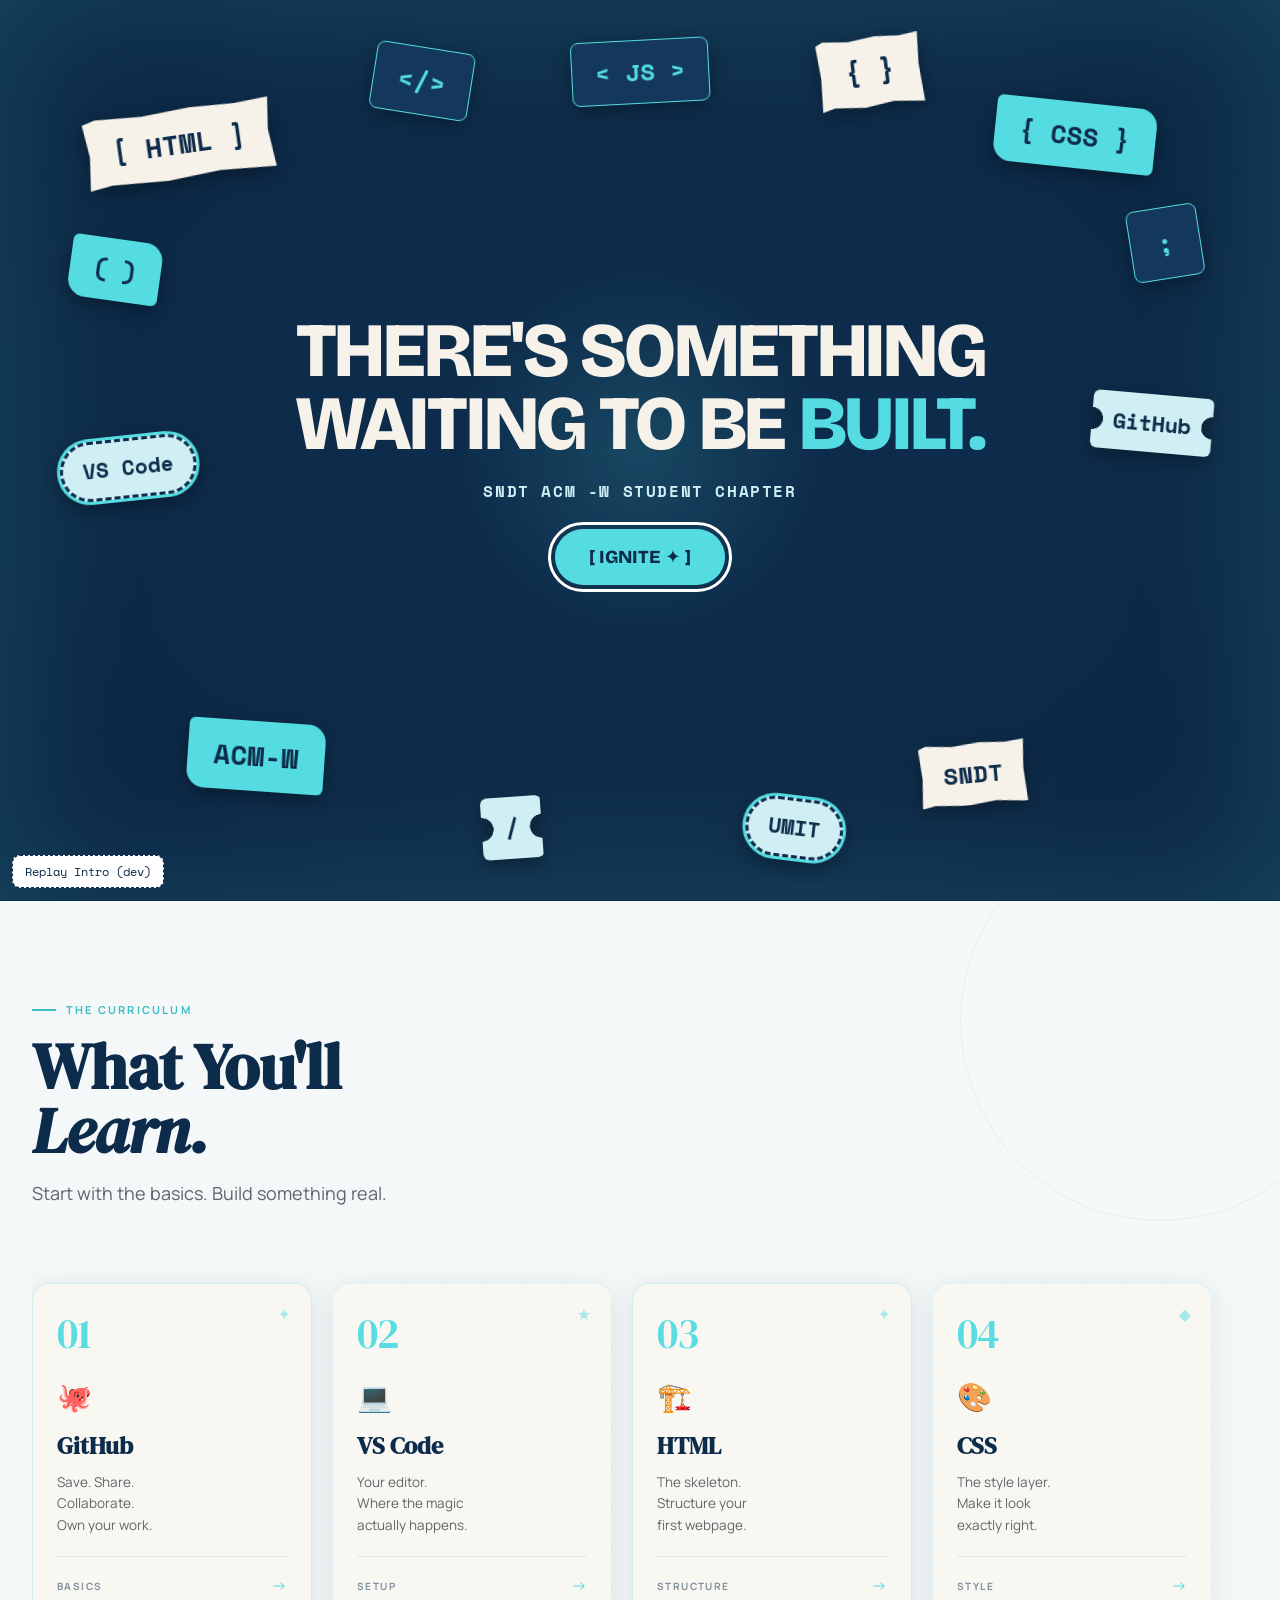
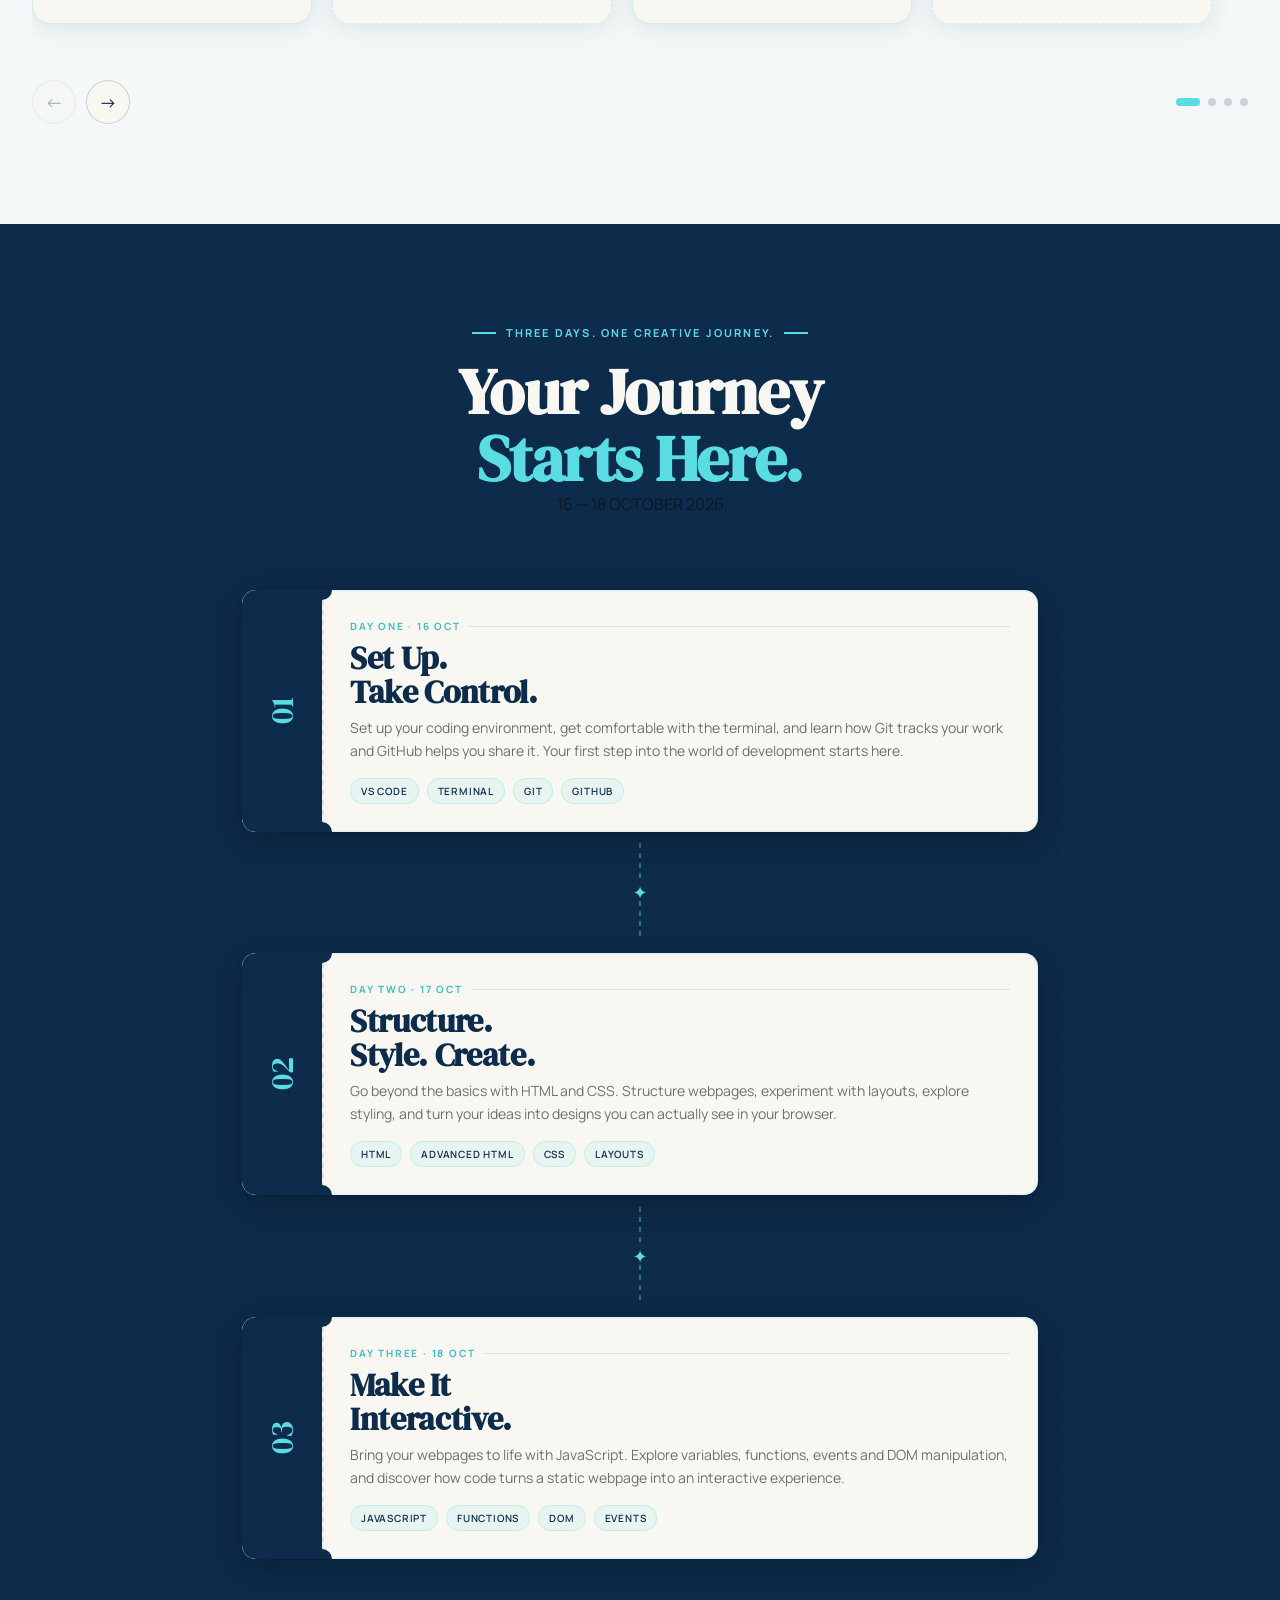
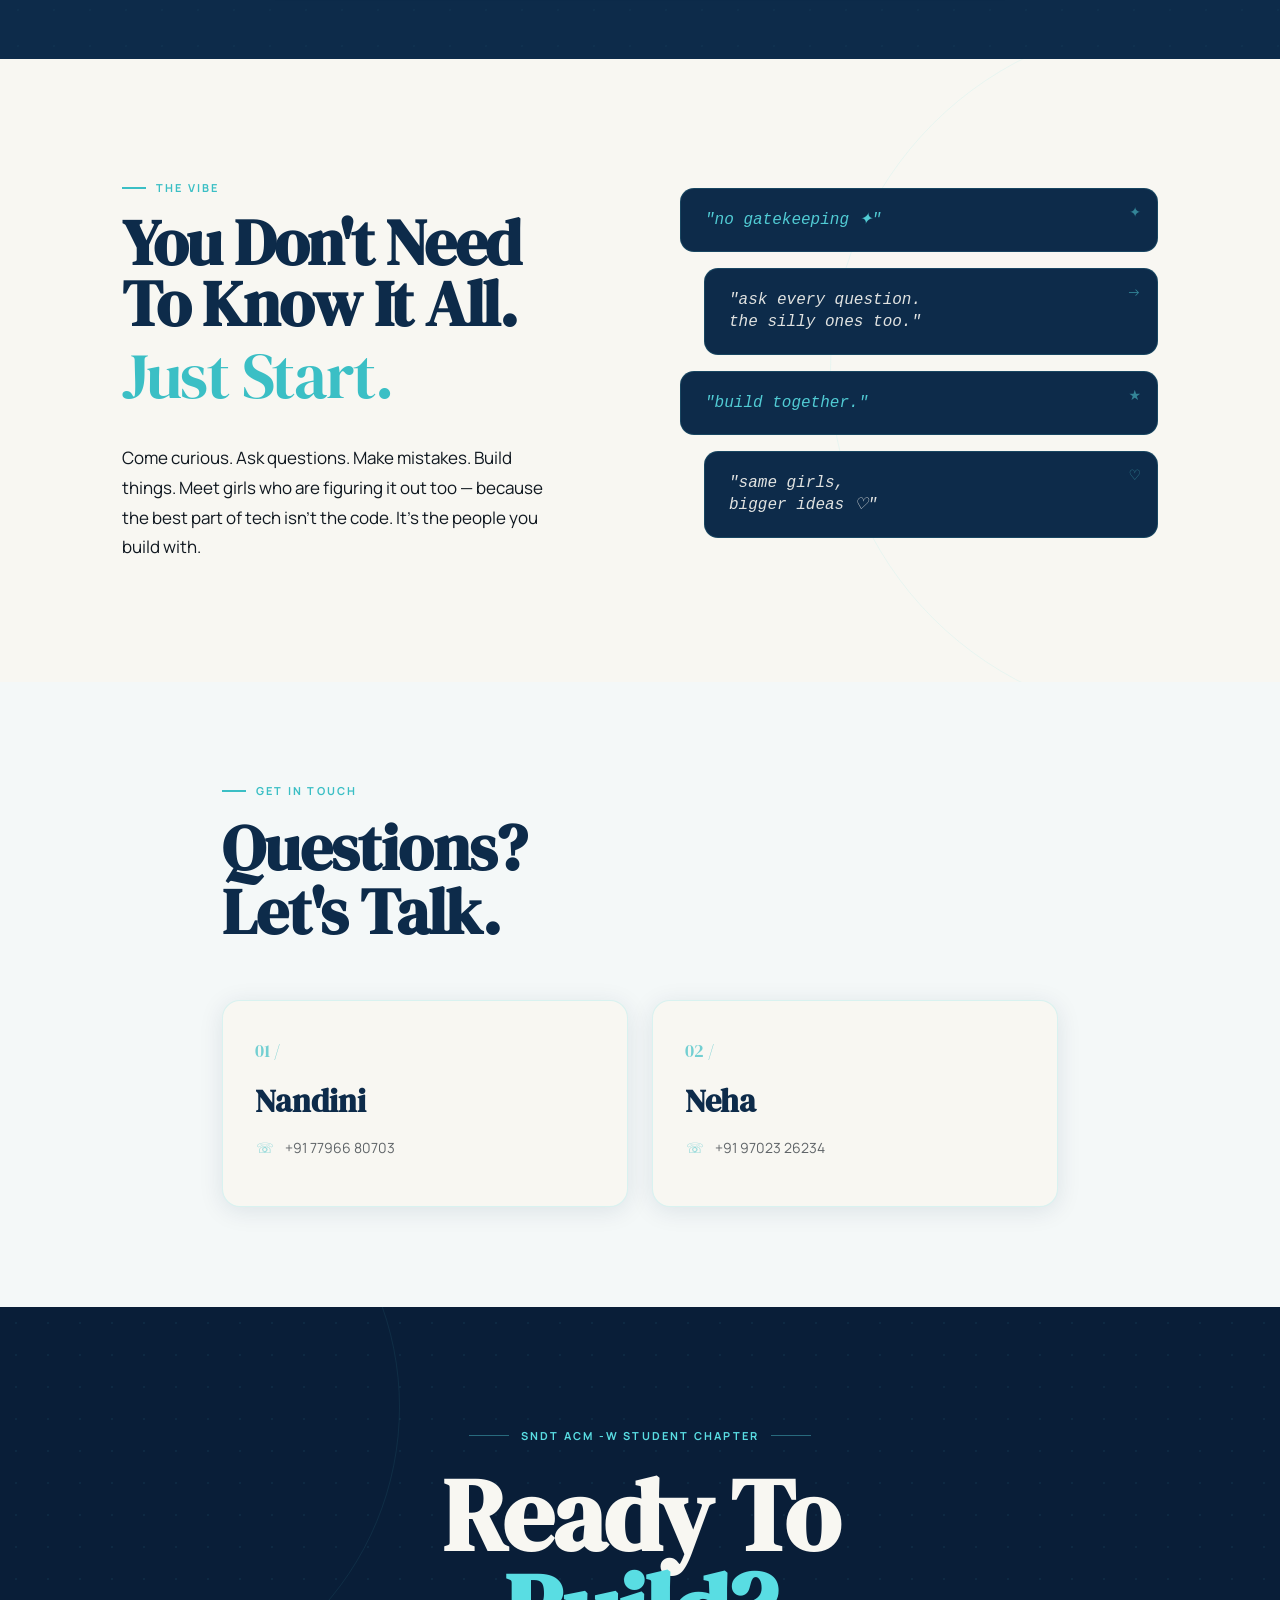
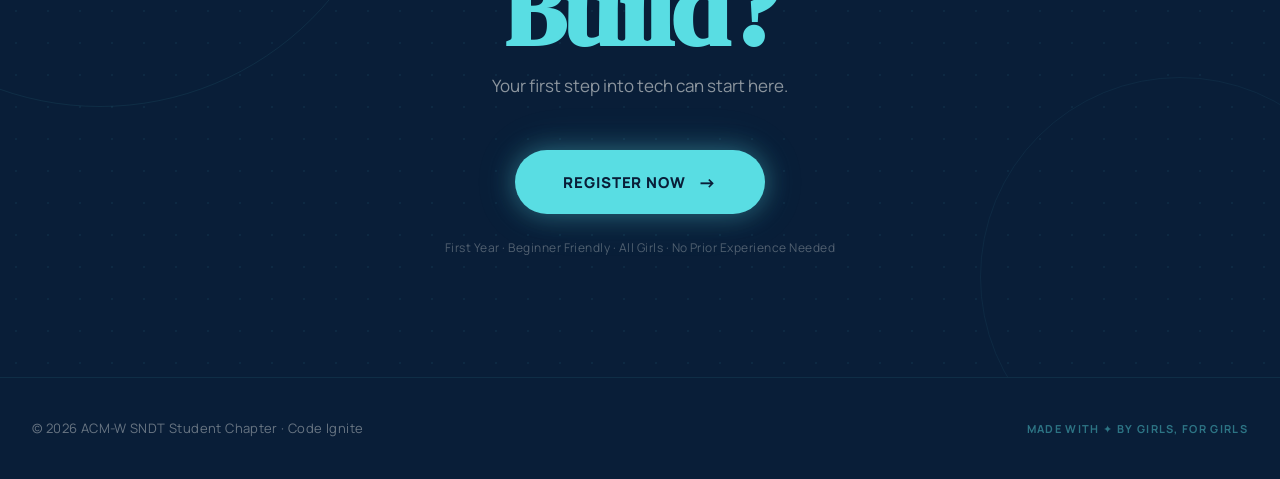
==== index.html @ e948c155 "fix: removed extra word" ====
<!DOCTYPE html>
<html lang="en">

<head>
  <meta charset="UTF-8" />
  <meta name="viewport" content="width=device-width, initial-scale=1.0" />
  <meta name="description"
    content="Code Ignite — A beginner-friendly hands-on session for freshmen girls at SNDT UMIT. Explore GitHub, VS Code, HTML, CSS, and JavaScript. Organised by ACM-W SNDT UMIT Student Chapter." />
  <meta name="keywords"
    content="ACM-W, SNDT UMIT, Code Ignite, freshmen, girls, coding, HTML, CSS, JavaScript, GitHub, VS Code" />
  <meta property="og:title" content="Code Ignite — ACM-W SNDT UMIT" />
  <meta property="og:description"
    content="Your first fun introduction to tech. Build your first webpage, meet girls who love creating with tech." />
  <meta property="og:type" content="website" />
  <title>Code Ignite — SNDT ACM -W Student Chapter</title>
  <link rel="stylesheet" href="style.css" />
  <link
    href="https://fonts.googleapis.com/css2?family=Bricolage+Grotesque:wght@800&family=Space+Mono:wght@700&display=swap"
    rel="stylesheet">
  <script>
    // Runs before paint so returning visitors never see a flash of the intro.
    if (localStorage.getItem("acmwIntroSeen") === "true" && !/intro=replay/.test(location.search)) {
      document.documentElement.classList.add("intro-seen");
    }
  </script>
  <link rel="stylesheet" href="intro-puzzle.css" />

</head>

<body>
  <div id="intro" role="dialog" aria-label="Code Ignite intro. Press Enter to ignite, Escape to skip.">
    <div id="cur"></div>
    <div id="glow"></div>
    <div id="pitch">
      <h1>THERE'S SOMETHING<br>WAITING TO BE <em>BUILT.</em></h1>
      <p>SNDT ACM -W STUDENT CHAPTER</p>
      <button id="ignite" type="button">[ IGNITE ✦ ]</button>
    </div>
    <div id="title" aria-hidden="true">
      <span class="star" style="left:-9%;top:-5%;font-size:2rem">✦</span>
      <span class="star" style="right:-7%;top:14%;font-size:1.2rem;animation-delay:.5s">✦</span>
      <span class="star" style="left:3%;bottom:-5%;font-size:1.4rem;animation-delay:1s">✧</span>
      <b>CODE</b><b>IGNITE</b>
      <p>SNDT ACM -W STUDENT CHAPTER</p>
    </div>
  </div>

  <button id="replay" type="button">Replay Intro (dev)</button>

  <!-- ============================================================
       NAVBAR
       ============================================================ -->
  <nav class="navbar" role="navigation" aria-label="Main navigation">
    <div class="navbar__inner">

      <!-- Brand -->
      <a href="#home" class="navbar__brand" aria-label="ACM-W SNDT UMIT home">
        <!-- ACM-W Logo -->
        <img class="navbar__logo" src="assets/logos/acmw-logo-transparent.png"
          alt="ACM-W SNDT UMIT Student Chapter logo" width="44" height="44" />
        <div class="navbar__wordmark">
          <span class="navbar__wordmark-top">ACM-W</span>
          <span class="navbar__wordmark-sub">SNDT UMIT · Student Chapter</span>
        </div>
      </a>

      <!-- Desktop nav -->
      <div class="navbar__nav" role="list">
        <a href="#home" class="navbar__link" role="listitem">Home</a>
        <a href="#learn" class="navbar__link" role="listitem">What You'll Learn</a>
        <a href="#contact" class="navbar__link" role="listitem">Contact</a>
        <span class="navbar__pill" aria-label="For freshmen girlies">For Freshmen Girlies ✦</span>
      </div>

      <!-- Hamburger -->
      <button class="navbar__hamburger" id="hamburger-btn" aria-label="Toggle navigation menu" aria-expanded="false"
        aria-controls="mobile-menu">
        <span></span><span></span><span></span>
      </button>
    </div>

    <!-- Mobile menu -->
    <div class="navbar__mobile-menu" id="mobile-menu" role="menu" aria-hidden="true">
      <a href="#home" class="navbar__mobile-link" role="menuitem">Home</a>
      <a href="#learn" class="navbar__mobile-link" role="menuitem">What You'll Learn</a>
      <a href="#journey" class="navbar__mobile-link" role="menuitem">Event Journey</a>
      <a href="#contact" class="navbar__mobile-link" role="menuitem">Contact</a>
      <span class="navbar__mobile-pill">For Freshmen Girlies ✦</span>
    </div>
  </nav>


  <!-- ============================================================
       HERO
       ============================================================ -->
  <section class="hero" id="home" aria-label="Hero section">
    <!-- Background -->
    <div class="hero__bg-shapes" aria-hidden="true">
      <div class="hero__bg-dot-grid"></div>
      <div class="hero__bg-blob"></div>
      <div class="hero__bg-circle-1"></div>
      <div class="hero__bg-circle-2"></div>
    </div>

    <div class="hero__inner">
      <!-- Left: Content -->
      <div class="hero__content">
        <div class="hero__eyebrow">
          <span class="hero__eyebrow-line" aria-hidden="true"></span>
          ACM-W × SNDT UMIT
        </div>

        <h1 class="hero__headline" aria-label="Code. Explore. Belong.">
          <span class="hero__headline-line hero__headline-line--white">CODE.</span>
          <span class="hero__headline-line hero__headline-line--cyan">EXPLORE.</span>
          <span class="hero__headline-line hero__headline-line--outline">BELONG.</span>
        </h1>

        <p class="hero__desc">
          A beginner-friendly hands-on session for freshmen girls to explore
          the tools behind the web, build their first webpage and meet other
          girls who love creating with tech.
        </p>

        <div class="hero__tags" role="list" aria-label="Event attributes">
          <span class="hero__tag" role="listitem">✦ Beginner Friendly</span>
          <span class="hero__tag" role="listitem">⚡ Hands-On</span>
          <span class="hero__tag" role="listitem">♀ All Girls</span>
          <span class="hero__tag" role="listitem">★ No Prior Exp Needed</span>
        </div>
      </div>

      <!-- Right: Illustration -->
      <div class="hero__illustration" aria-hidden="true">

        <!-- Stars -->
        <div class="hero__star-1">✦</div>
        <div class="hero__star-2">✦</div>

        <!-- GitHub badge -->
        <div class="hero__github-badge">
          <svg class="hero__github-icon" viewBox="0 0 24 24" xmlns="http://www.w3.org/2000/svg">
            <path
              d="M12 0C5.37 0 0 5.37 0 12c0 5.31 3.435 9.795 8.205 11.385.6.105.825-.255.825-.57 0-.285-.015-1.23-.015-2.235-3.015.555-3.795-.735-4.035-1.41-.135-.345-.72-1.41-1.23-1.695-.42-.225-1.02-.78-.015-.795.945-.015 1.62.87 1.845 1.23 1.08 1.815 2.805 1.305 3.495.99.105-.78.42-1.305.765-1.605-2.67-.3-5.46-1.335-5.46-5.925 0-1.305.465-2.385 1.23-3.225-.12-.3-.54-1.53.12-3.18 0 0 1.005-.315 3.3 1.23.96-.27 1.98-.405 3-.405s2.04.135 3 .405c2.295-1.56 3.3-1.23 3.3-1.23.66 1.65.24 2.88.12 3.18.765.84 1.23 1.905 1.23 3.225 0 4.605-2.805 5.625-5.475 5.925.435.375.81 1.095.81 2.22 0 1.605-.015 2.895-.015 3.3 0 .315.225.69.825.57A12.02 12.02 0 0 0 24 12c0-6.63-5.37-12-12-12Z" />
          </svg>
          <span class="hero__github-label">GitHub</span>
        </div>

        <!-- Floating tech tags -->
        <div class="hero__floating-tag hero__floating-tag--html">&lt;HTML /&gt;</div>
        <div class="hero__floating-tag hero__floating-tag--css">{ CSS }</div>
        <div class="hero__floating-tag hero__floating-tag--js">JS ƒ()</div>

        <!-- Mini browser doodle -->
        <div class="hero__doodle hero__doodle--browser">
          <div class="hero__doodle-browser-bar">
            <div class="hero__doodle-browser-dot"></div>
            <div class="hero__doodle-browser-dot"></div>
            <div class="hero__doodle-browser-dot"></div>
            <div class="hero__doodle-browser-url"></div>
          </div>
          <div class="hero__doodle-browser-lines">
            <div class="hero__doodle-browser-line" style="width:80%"></div>
            <div class="hero__doodle-browser-line" style="width:60%"></div>
            <div class="hero__doodle-browser-line" style="width:90%"></div>
            <div class="hero__doodle-browser-line" style="width:50%"></div>
          </div>
        </div>

        <!-- Main code window -->
        <div class="hero__code-window">
          <div class="hero__code-window-bar">
            <div class="hero__code-dot hero__code-dot--red"></div>
            <div class="hero__code-dot hero__code-dot--yellow"></div>
            <div class="hero__code-dot hero__code-dot--green"></div>
            <span class="hero__code-filename">index.html</span>
          </div>
          <div class="hero__code-body">
            <div><span class="code-comment">&lt;!-- your first webpage ✦ --&gt;</span></div>
            <div><span class="code-tag">&lt;html&gt;</span></div>
            <div class="code-indent"><span class="code-tag">&lt;head&gt;</span></div>
            <div class="code-indent" style="padding-left:36px"><span class="code-tag">&lt;title&gt;</span><span
                class="code-text">hello world</span><span class="code-tag">&lt;/title&gt;</span></div>
            <div class="code-indent"><span class="code-tag">&lt;/head&gt;</span></div>
            <div class="code-indent"><span class="code-tag">&lt;body&gt;</span></div>
            <div class="code-indent" style="padding-left:36px"><span class="code-tag">&lt;h1&gt;</span><span
                class="code-value">I built this</span><span class="code-tag">&lt;/h1&gt;</span></div>
            <div class="code-indent" style="padding-left:36px"><span class="code-tag">&lt;p&gt;</span><span
                class="code-text">made by me ✦</span><span class="code-tag">&lt;/p&gt;</span></div>
            <div class="code-indent"><span class="code-tag">&lt;/body&gt;</span></div>
            <div><span class="code-tag">&lt;/html&gt;</span></div>
          </div>
        </div>

        <!-- Handwritten doodles -->
        <div class="hero__handwritten hero__handwritten--1">start here →</div>
        <div class="hero__handwritten hero__handwritten--2">you can build this ✦</div>
      </div>
    </div>
  </section>


  <!-- ============================================================
       WHAT YOU'LL LEARN
       ============================================================ -->
  <section class="learn" id="learn" aria-label="What you will learn">
    <div class="learn__bg-deco" aria-hidden="true"></div>

    <div class="learn__inner">
      <div class="learn__header reveal">
        <div class="section-eyebrow">
          <span class="section-eyebrow-line" aria-hidden="true"></span>
          The curriculum
        </div>
        <h2 class="learn__heading">What You'll<br /><em>Learn.</em></h2>
        <p class="learn__subheading">Start with the basics. Build something real.</p>
      </div>

      <!-- Carousel wrapper -->
      <div class="learn__carousel-wrapper">
        <div class="learn__carousel" id="learn-carousel" role="region" aria-label="Learning topics carousel">
          <div class="learn__cards" id="learn-cards">

            <!-- Card 01: GitHub -->
            <article class="learn__card reveal reveal-delay-1" aria-label="GitHub">
              <span class="learn__card-sparkle" aria-hidden="true">✦</span>
              <div class="learn__card-num">01</div>
              <span class="learn__card-icon" aria-hidden="true">🐙</span>
              <h3 class="learn__card-title">GitHub</h3>
              <p class="learn__card-desc">Save. Share.<br />Collaborate.<br />Own your work.</p>
              <div class="learn__card-footer">
                <span class="learn__card-label">Basics</span>
                <span class="learn__card-arrow" aria-hidden="true">→</span>
              </div>
            </article>

            <!-- Card 02: VS Code -->
            <article class="learn__card learn__card--ticket reveal reveal-delay-2" aria-label="VS Code">
              <span class="learn__card-sparkle" aria-hidden="true">★</span>
              <div class="learn__card-num">02</div>
              <span class="learn__card-icon" aria-hidden="true">💻</span>
              <h3 class="learn__card-title">VS Code</h3>
              <p class="learn__card-desc">Your editor.<br />Where the magic<br />actually happens.</p>
              <div class="learn__card-footer">
                <span class="learn__card-label">Setup</span>
                <span class="learn__card-arrow" aria-hidden="true">→</span>
              </div>
            </article>

            <!-- Card 03: HTML -->
            <article class="learn__card reveal reveal-delay-3" aria-label="HTML">
              <span class="learn__card-sparkle" aria-hidden="true">✦</span>
              <div class="learn__card-num">03</div>
              <span class="learn__card-icon" aria-hidden="true">🏗️</span>
              <h3 class="learn__card-title">HTML</h3>
              <p class="learn__card-desc">The skeleton.<br />Structure your<br />first webpage.</p>
              <div class="learn__card-footer">
                <span class="learn__card-label">Structure</span>
                <span class="learn__card-arrow" aria-hidden="true">→</span>
              </div>
            </article>

            <!-- Card 04: CSS -->
            <article class="learn__card learn__card--ticket reveal reveal-delay-4" aria-label="CSS">
              <span class="learn__card-sparkle" aria-hidden="true">◆</span>
              <div class="learn__card-num">04</div>
              <span class="learn__card-icon" aria-hidden="true">🎨</span>
              <h3 class="learn__card-title">CSS</h3>
              <p class="learn__card-desc">The style layer.<br />Make it look<br />exactly right.</p>
              <div class="learn__card-footer">
                <span class="learn__card-label">Style</span>
                <span class="learn__card-arrow" aria-hidden="true">→</span>
              </div>
            </article>

            <!-- Card 05: JavaScript -->
            <article class="learn__card reveal" aria-label="JavaScript">
              <span class="learn__card-sparkle" aria-hidden="true">✦</span>
              <div class="learn__card-num">05</div>
              <span class="learn__card-icon" aria-hidden="true">⚡</span>
              <h3 class="learn__card-title">JavaScript</h3>
              <p class="learn__card-desc">Bring it alive.<br />Clicks. Moves.<br />Interactions.</p>
              <div class="learn__card-footer">
                <span class="learn__card-label">Logic</span>
                <span class="learn__card-arrow" aria-hidden="true">→</span>
              </div>
            </article>

            <!-- Card 06: Mini Project -->
            <article class="learn__card" aria-label="Mini Project"
              style="background: var(--navy); border-color: rgba(89,221,227,0.35);">
              <span class="learn__card-sparkle" aria-hidden="true" style="color: var(--cyan); opacity:0.8;">★</span>
              <div class="learn__card-num" style="color: var(--off-white);">06</div>
              <span class="learn__card-icon" aria-hidden="true">🚀</span>
              <h3 class="learn__card-title" style="color: var(--off-white);">Mini Project</h3>
              <p class="learn__card-desc" style="color: rgba(248,247,242,0.65);">Ship something.<br />Show the
                world<br />what you made.</p>
              <div class="learn__card-footer" style="border-top-color: rgba(89,221,227,0.12);">
                <span class="learn__card-label" style="color: var(--cyan); opacity:0.7;">Build It</span>
                <span class="learn__card-arrow" style="color: var(--cyan);" aria-hidden="true">→</span>
              </div>
            </article>

          </div><!-- /.learn__cards -->
        </div><!-- /.learn__carousel -->

        <!-- Controls -->
        <div class="learn__controls">
          <div class="learn__arrows">
            <button class="learn__arrow" id="carousel-prev" aria-label="Previous cards" disabled>←</button>
            <button class="learn__arrow" id="carousel-next" aria-label="Next cards">→</button>
          </div>
          <div class="learn__dots" id="carousel-dots" role="tablist" aria-label="Carousel position"></div>
        </div>
      </div><!-- /.learn__carousel-wrapper -->
    </div><!-- /.learn__inner -->
  </section>


  <!-- ============================================================
     EVENT JOURNEY — 16–18 OCTOBER 2026
     ============================================================ -->
  <section class="journey" id="journey" aria-label="Three-day event journey">
    <div class="journey__bg" aria-hidden="true"></div>

    <div class="journey__inner">

      <!-- Section Header -->
      <div class="journey__header reveal">
        <div class="section-eyebrow" style="color: var(--cyan); justify-content: center;">
          <span class="section-eyebrow-line" style="background: var(--cyan);" aria-hidden="true"></span>
          Three days. One creative journey.
          <span class="section-eyebrow-line" style="background: var(--cyan);" aria-hidden="true"></span>
        </div>

        <h2 class="journey__heading">
          Your Journey<br />
          <span>Starts Here.</span>
        </h2>

        <p class="journey__date">
          16 — 18 OCTOBER 2026
        </p>
      </div>

      <div class="journey__timeline" role="list" aria-label="Three-day workshop schedule">

        <!-- DAY 01: SETUP + GIT -->
        <div class="journey__item" role="listitem">
          <article class="journey__ticket reveal reveal-delay-1" aria-label="Day 1: VS Code, Terminal, Git and GitHub">

            <div class="journey__ticket-hole journey__ticket-hole--top" aria-hidden="true"></div>

            <div class="journey__ticket-stub" aria-hidden="true">
              <span class="journey__ticket-num">01</span>
            </div>

            <div class="journey__ticket-body">
              <div class="journey__ticket-step">
                DAY ONE · 16 OCT
              </div>

              <h3 class="journey__ticket-title">
                Set Up.<br />Take Control.
              </h3>

              <p class="journey__ticket-desc">
                Set up your coding environment, get comfortable with
                the terminal, and learn how Git tracks your work and
                GitHub helps you share it. Your first step into the
                world of development starts here.
              </p>

              <div class="journey__ticket-tags">
                <span class="journey__ticket-tag">VS Code</span>
                <span class="journey__ticket-tag">Terminal</span>
                <span class="journey__ticket-tag">Git</span>
                <span class="journey__ticket-tag">GitHub</span>
              </div>
            </div>

            <div class="journey__ticket-hole journey__ticket-hole--bottom" aria-hidden="true"></div>
          </article>
        </div>

        <!-- CONNECTOR -->
        <div class="journey__connector" aria-hidden="true">
          <div class="journey__connector-line"></div>
          <div class="journey__connector-star">✦</div>
          <div class="journey__connector-line"></div>
        </div>

        <!-- DAY 02: HTML + CSS -->
        <div class="journey__item" role="listitem">
          <article class="journey__ticket reveal reveal-delay-2" aria-label="Day 2: Advanced HTML and CSS">

            <div class="journey__ticket-hole journey__ticket-hole--top" aria-hidden="true"></div>

            <div class="journey__ticket-stub" aria-hidden="true">
              <span class="journey__ticket-num">02</span>
            </div>

            <div class="journey__ticket-body">
              <div class="journey__ticket-step">
                DAY TWO · 17 OCT
              </div>

              <h3 class="journey__ticket-title">
                Structure.<br />Style. Create.
              </h3>

              <p class="journey__ticket-desc">
                Go beyond the basics with HTML and CSS. Structure
                webpages, experiment with layouts, explore styling,
                and turn your ideas into designs you can actually
                see in your browser.
              </p>

              <div class="journey__ticket-tags">
                <span class="journey__ticket-tag">HTML</span>
                <span class="journey__ticket-tag">Advanced HTML</span>
                <span class="journey__ticket-tag">CSS</span>
                <span class="journey__ticket-tag">Layouts</span>
              </div>
            </div>

            <div class="journey__ticket-hole journey__ticket-hole--bottom" aria-hidden="true"></div>
          </article>
        </div>

        <!-- CONNECTOR -->
        <div class="journey__connector" aria-hidden="true">
          <div class="journey__connector-line"></div>
          <div class="journey__connector-star">✦</div>
          <div class="journey__connector-line"></div>
        </div>

        <!-- DAY 03: JAVASCRIPT -->
        <div class="journey__item" role="listitem">
          <article class="journey__ticket reveal reveal-delay-3" aria-label="Day 3: JavaScript">

            <div class="journey__ticket-hole journey__ticket-hole--top" aria-hidden="true"></div>

            <div class="journey__ticket-stub" aria-hidden="true">
              <span class="journey__ticket-num">03</span>
            </div>

            <div class="journey__ticket-body">
              <div class="journey__ticket-step">
                DAY THREE · 18 OCT
              </div>

              <h3 class="journey__ticket-title">
                Make It<br />Interactive.
              </h3>

              <p class="journey__ticket-desc">
                Bring your webpages to life with JavaScript.
                Explore variables, functions, events and DOM
                manipulation, and discover how code turns a
                static webpage into an interactive experience.
              </p>

              <div class="journey__ticket-tags">
                <span class="journey__ticket-tag">JavaScript</span>
                <span class="journey__ticket-tag">Functions</span>
                <span class="journey__ticket-tag">DOM</span>
                <span class="journey__ticket-tag">Events</span>
              </div>
            </div>

            <div class="journey__ticket-hole journey__ticket-hole--bottom" aria-hidden="true"></div>
          </article>
        </div>

      </div>
    </div>
  </section>



  <!-- ============================================================
       COMMUNITY SECTION
       ============================================================ -->
  <section class="community" id="community" aria-label="Community section">
    <div class="community__bg-circle" aria-hidden="true"></div>
    <div class="community__inner">

      <!-- Left: Text -->
      <div class="community__content">
        <div class="section-eyebrow reveal" style="color: var(--cyan-dim);">
          <span class="section-eyebrow-line" aria-hidden="true"></span>
          The vibe
        </div>
        <h2 class="community__heading reveal reveal-delay-1">
          You Don't Need<br />To Know It All.
        </h2>
        <span class="community__heading-cyan reveal reveal-delay-2">Just Start.</span>
        <p class="community__desc reveal reveal-delay-3">
          Come curious. Ask questions. Make mistakes. Build things.
          Meet girls who are figuring it out too — because the best
          part of tech isn't the code. It's the people you build with.
        </p>
      </div>

      <!-- Right: Annotation cards -->
      <div class="community__annotations reveal reveal-delay-2" aria-label="Community notes">

        <div class="community__annotation-card community__annotation-card--highlight">
          <span class="community__annotation-sparkle" aria-hidden="true">✦</span>
          <p class="community__annotation-text">"no gatekeeping ✦"</p>
        </div>

        <div class="community__annotation-card">
          <span class="community__annotation-sparkle" aria-hidden="true">→</span>
          <p class="community__annotation-text">"ask every question.<br />the silly ones too."</p>
        </div>

        <div class="community__annotation-card community__annotation-card--highlight">
          <span class="community__annotation-sparkle" aria-hidden="true">★</span>
          <p class="community__annotation-text">"build together."</p>
        </div>

        <div class="community__annotation-card">
          <span class="community__annotation-sparkle" aria-hidden="true">♡</span>
          <p class="community__annotation-text">"same girls,<br />bigger ideas ♡"</p>
        </div>

      </div>

    </div><!-- /.community__inner -->
  </section>


  <!-- ============================================================
       CONTACT
       ============================================================ -->
  <section class="contact" id="contact" aria-label="Contact information">
    <div class="contact__inner">
      <div class="contact__header reveal">
        <div class="section-eyebrow" style="color: var(--cyan-dim);">
          <span class="section-eyebrow-line" aria-hidden="true"></span>
          Get in touch
        </div>
        <h2 class="contact__heading">Questions?<br />Let's Talk.</h2>
      </div>

      <div class="contact__cards">

        <!-- Contact 1 -->
        <article class="contact__card reveal reveal-delay-1" aria-label="Contact: Nandini">
          <div class="contact__card-num">01 /</div>
          <h3 class="contact__card-name">Nandini</h3>
          <div class="contact__card-detail">
            <span class="contact__card-detail-icon" aria-hidden="true">☏</span>
            <span>+91 77966 80703 </span>
          </div>
        </article>

        <!-- Contact 2 -->
        <article class="contact__card reveal reveal-delay-2" aria-label="Contact: Neha">
          <div class="contact__card-num">02 /</div>
          <h3 class="contact__card-name">Neha</h3>
          <div class="contact__card-detail">
            <span class="contact__card-detail-icon" aria-hidden="true">☏</span>
            <span>+91 97023 26234</span>
          </div>
        </article>

      </div><!-- /.contact__cards -->
    </div><!-- /.contact__inner -->
  </section>


  <!-- ============================================================
       FINAL CTA
       ============================================================ -->
  <section class="cta" id="register" aria-label="Registration call to action">
    <div class="cta__bg-shapes" aria-hidden="true">
      <div class="cta__bg-dots"></div>
      <div class="cta__bg-circle-1"></div>
      <div class="cta__bg-circle-2"></div>
    </div>

    <div class="cta__inner">
      <div class="cta__small reveal">SNDT ACM -W STUDENT CHAPTER </div>

      <h2 class="cta__heading reveal reveal-delay-1">
        Ready To
        <span class="cta__heading-accent">Build?</span>
      </h2>

      <p class="cta__subtext reveal reveal-delay-2">
        Your first step into tech can start here.
      </p>

      <button class="cta__btn" id="register-btn" aria-label="Register now — opens registration form">
        Register Now
        <span class="cta__btn-arrow" aria-hidden="true">→</span>
      </button>

      <p class="cta__disclaimer reveal reveal-delay-3">
        First Year · Beginner Friendly · All Girls · No Prior Experience Needed
      </p>
    </div>
  </section>


  <!-- ============================================================
       FOOTER
       ============================================================ -->
  <footer class="footer" role="contentinfo">
    <div class="footer__inner">
      <p class="footer__left">
        © 2026 ACM-W SNDT Student Chapter · Code Ignite
      </p>
      <p class="footer__right">Made with ✦ by girls, for girls</p>
    </div>
  </footer>


  <script src="script.js"></script>
  <script src="intro-puzzle.js"></script>
</body>

</html>
---- style.css ----
/* ============================================================
   CODE IGNITE — ACM-W SNDT UMIT
   Poster-inspired design system
   ============================================================ */

@import url('https://fonts.googleapis.com/css2?family=DM+Serif+Display:ital@0;1&family=Fraunces:ital,opsz,wght@0,9..144,300;0,9..144,600;0,9..144,700;0,9..144,900;1,9..144,300;1,9..144,600&family=Manrope:wght@300;400;500;600;700;800&display=swap');

/* ============================================================
   CSS VARIABLES — DESIGN TOKENS
   ============================================================ */

:root {
  --navy:        #0D2B4A;
  --navy-deep:   #091E38;
  --navy-mid:    #102F52;
  --cyan:        #59DDE3;
  --cyan-light:  #82E8ED;
  --cyan-dim:    #3BBFC5;
  --ice-blue:    #C8E7EC;
  --pale-bg:     #F4F8F8;
  --off-white:   #F8F7F2;
  --card-bg:     #F8F7F2;
  --ink:         #101820;
  --green:       #36B85A;
  --green-light: #4DCE6E;

  --font-serif: 'DM Serif Display', 'Fraunces', Georgia, serif;
  --font-sans:  'Manrope', 'Inter', system-ui, sans-serif;

  --radius-card:    18px;
  --radius-pill:    999px;
  --radius-ticket:  14px;

  --shadow-card:    0 4px 24px rgba(13, 43, 74, 0.10);
  --shadow-lift:    0 12px 40px rgba(13, 43, 74, 0.18);
  --glow-cyan:      0 0 24px rgba(89, 221, 227, 0.35), 0 0 48px rgba(89, 221, 227, 0.12);

  --transition-fast:   0.18s cubic-bezier(0.4, 0, 0.2, 1);
  --transition-smooth: 0.35s cubic-bezier(0.4, 0, 0.2, 1);
  --transition-spring: 0.45s cubic-bezier(0.34, 1.56, 0.64, 1);
}

/* ============================================================
   RESET & BASE
   ============================================================ */

*, *::before, *::after {
  box-sizing: border-box;
  margin: 0;
  padding: 0;
}

html {
  scroll-behavior: smooth;
  font-size: 16px;
  overflow-x: hidden;
}

body {
  font-family: var(--font-sans);
  background-color: var(--pale-bg);
  color: var(--ink);
  overflow-x: hidden;
  line-height: 1.6;
  -webkit-font-smoothing: antialiased;
}

img, svg {
  display: block;
  max-width: 100%;
}

a {
  color: inherit;
  text-decoration: none;
}

button {
  font-family: var(--font-sans);
  cursor: pointer;
  border: none;
  background: none;
}

/* ============================================================
   DECORATIVE ELEMENTS — REUSABLE SHAPES
   ============================================================ */

.deco-star {
  display: inline-block;
  font-size: 1em;
  color: var(--cyan);
  animation: spin-slow 8s linear infinite;
}

.deco-sparkle {
  width: 24px;
  height: 24px;
  position: relative;
}

.deco-blob {
  border-radius: 60% 40% 55% 45% / 50% 60% 40% 50%;
  background: var(--cyan);
  opacity: 0.08;
  position: absolute;
  pointer-events: none;
}

.deco-dot-line {
  width: 2px;
  background: repeating-linear-gradient(
    to bottom,
    var(--cyan) 0px,
    var(--cyan) 6px,
    transparent 6px,
    transparent 12px
  );
  flex-shrink: 0;
}

.deco-circle-outline {
  border: 2px solid var(--cyan);
  border-radius: 50%;
  opacity: 0.25;
  position: absolute;
  pointer-events: none;
}

@keyframes spin-slow {
  from { transform: rotate(0deg); }
  to   { transform: rotate(360deg); }
}

@keyframes float-y {
  0%, 100% { transform: translateY(0px); }
  50%       { transform: translateY(-12px); }
}

@keyframes float-rotate {
  0%, 100% { transform: translateY(0px) rotate(0deg); }
  33%       { transform: translateY(-8px) rotate(3deg); }
  66%       { transform: translateY(-4px) rotate(-2deg); }
}

@keyframes fade-up {
  from { opacity: 0; transform: translateY(32px); }
  to   { opacity: 1; transform: translateY(0); }
}

@keyframes fade-in {
  from { opacity: 0; }
  to   { opacity: 1; }
}

@keyframes slide-in-left {
  from { opacity: 0; transform: translateX(-40px); }
  to   { opacity: 1; transform: translateX(0); }
}

@keyframes reveal-line {
  from { width: 0; }
  to   { width: 100%; }
}

@keyframes pulse-glow {
  0%, 100% { box-shadow: var(--glow-cyan); }
  50%       { box-shadow: 0 0 40px rgba(89, 221, 227, 0.55), 0 0 80px rgba(89, 221, 227, 0.2); }
}

@keyframes ticket-slide {
  from { opacity: 0; transform: translateX(-30px) rotate(-1deg); }
  to   { opacity: 1; transform: translateX(0) rotate(0deg); }
}

/* ============================================================
   SCROLL REVEAL
   ============================================================ */

.reveal {
  opacity: 0;
  transform: translateY(36px);
  transition: opacity 0.6s ease, transform 0.6s ease;
}

.reveal.visible {
  opacity: 1;
  transform: translateY(0);
}

.reveal-left {
  opacity: 0;
  transform: translateX(-36px);
  transition: opacity 0.6s ease, transform 0.6s ease;
}

.reveal-left.visible {
  opacity: 1;
  transform: translateX(0);
}

.reveal-delay-1 { transition-delay: 0.1s; }
.reveal-delay-2 { transition-delay: 0.2s; }
.reveal-delay-3 { transition-delay: 0.3s; }
.reveal-delay-4 { transition-delay: 0.4s; }

/* ============================================================
   NAVBAR
   ============================================================ */

.navbar {
  position: sticky;
  top: 0;
  z-index: 100;
  background: var(--off-white);
  border-bottom: 1.5px solid rgba(13, 43, 74, 0.10);
  box-shadow: 0 2px 16px rgba(13, 43, 74, 0.06);
}

.navbar__inner {
  max-width: 1280px;
  margin: 0 auto;
  padding: 0 32px;
  height: 68px;
  display: flex;
  align-items: center;
  justify-content: space-between;
}

.navbar__brand {
  display: flex;
  align-items: center;
  gap: 12px;
}

.navbar__logo {
  width: 44px;
  height: 44px;
  flex-shrink: 0;
  object-fit: contain;
  /* no border-radius — logo has its own diamond shape */
}

.navbar__wordmark {
  display: flex;
  flex-direction: column;
  gap: 1px;
}

.navbar__wordmark-top {
  font-family: var(--font-sans);
  font-weight: 800;
  font-size: 14px;
  letter-spacing: 0.06em;
  color: var(--navy);
  line-height: 1;
}

.navbar__wordmark-sub {
  font-family: var(--font-sans);
  font-weight: 500;
  font-size: 10px;
  letter-spacing: 0.12em;
  text-transform: uppercase;
  color: var(--navy);
  opacity: 0.65;
  line-height: 1;
}

.navbar__nav {
  display: flex;
  align-items: center;
  gap: 8px;
}

.navbar__link {
  font-family: var(--font-sans);
  font-weight: 600;
  font-size: 13px;
  letter-spacing: 0.06em;
  text-transform: uppercase;
  color: var(--navy);
  padding: 8px 14px;
  border-radius: var(--radius-pill);
  transition: background var(--transition-fast), color var(--transition-fast);
}

.navbar__link:hover {
  background: var(--ice-blue);
  color: var(--navy-deep);
}

.navbar__pill {
  font-family: var(--font-sans);
  font-weight: 700;
  font-size: 11px;
  letter-spacing: 0.06em;
  text-transform: uppercase;
  background: var(--navy);
  color: var(--cyan);
  padding: 6px 14px;
  border-radius: var(--radius-pill);
  white-space: nowrap;
  margin-left: 8px;
}

.navbar__hamburger {
  display: none;
  flex-direction: column;
  gap: 5px;
  padding: 8px;
  border-radius: 8px;
  cursor: pointer;
  transition: background var(--transition-fast);
}

.navbar__hamburger:hover {
  background: var(--ice-blue);
}

.navbar__hamburger span {
  display: block;
  width: 22px;
  height: 2px;
  background: var(--navy);
  border-radius: 2px;
  transition: transform var(--transition-smooth), opacity var(--transition-fast);
}

.navbar__hamburger.open span:nth-child(1) {
  transform: translateY(7px) rotate(45deg);
}
.navbar__hamburger.open span:nth-child(2) {
  opacity: 0;
}
.navbar__hamburger.open span:nth-child(3) {
  transform: translateY(-7px) rotate(-45deg);
}

.navbar__mobile-menu {
  display: none;
  position: fixed;
  top: 68px;
  left: 0;
  right: 0;
  background: var(--off-white);
  border-bottom: 1.5px solid rgba(13, 43, 74, 0.10);
  padding: 20px 32px 28px;
  flex-direction: column;
  gap: 4px;
  z-index: 99;
  box-shadow: 0 8px 32px rgba(13, 43, 74, 0.10);
}

.navbar__mobile-menu.open {
  display: flex;
}

.navbar__mobile-link {
  font-family: var(--font-sans);
  font-weight: 700;
  font-size: 15px;
  letter-spacing: 0.06em;
  text-transform: uppercase;
  color: var(--navy);
  padding: 14px 0;
  border-bottom: 1px solid rgba(13, 43, 74, 0.08);
  display: block;
}

.navbar__mobile-pill {
  display: inline-block;
  font-family: var(--font-sans);
  font-weight: 700;
  font-size: 12px;
  letter-spacing: 0.06em;
  text-transform: uppercase;
  background: var(--navy);
  color: var(--cyan);
  padding: 8px 16px;
  border-radius: var(--radius-pill);
  margin-top: 12px;
  align-self: flex-start;
}

/* ============================================================
   HERO
   ============================================================ */

.hero {
  background: var(--navy);
  min-height: calc(100vh - 68px);
  position: relative;
  overflow: hidden;
  display: flex;
  align-items: center;
}

.hero__bg-shapes {
  position: absolute;
  inset: 0;
  pointer-events: none;
  overflow: hidden;
}

.hero__bg-circle-1 {
  position: absolute;
  width: 500px;
  height: 500px;
  border-radius: 50%;
  border: 1.5px solid rgba(89, 221, 227, 0.12);
  top: -100px;
  right: -80px;
}

.hero__bg-circle-2 {
  position: absolute;
  width: 300px;
  height: 300px;
  border-radius: 50%;
  border: 1px solid rgba(89, 221, 227, 0.08);
  bottom: 80px;
  left: -60px;
}

.hero__bg-dot-grid {
  position: absolute;
  inset: 0;
  background-image: radial-gradient(circle, rgba(89, 221, 227, 0.08) 1px, transparent 1px);
  background-size: 40px 40px;
  opacity: 0.6;
}

.hero__bg-blob {
  position: absolute;
  width: 600px;
  height: 600px;
  background: radial-gradient(ellipse, rgba(89, 221, 227, 0.06) 0%, transparent 70%);
  top: 50%;
  right: 0;
  transform: translateY(-50%);
}

.hero__inner {
  max-width: 1280px;
  margin: 0 auto;
  padding: 80px 32px;
  width: 100%;
  display: grid;
  grid-template-columns: 1fr 1fr;
  gap: 60px;
  align-items: center;
  position: relative;
  z-index: 1;
}

.hero__content {}

.hero__eyebrow {
  font-family: var(--font-sans);
  font-weight: 700;
  font-size: 11px;
  letter-spacing: 0.2em;
  text-transform: uppercase;
  color: var(--cyan);
  margin-bottom: 28px;
  display: flex;
  align-items: center;
  gap: 10px;
  animation: fade-up 0.6s ease both;
}

.hero__eyebrow-line {
  display: inline-block;
  width: 32px;
  height: 1.5px;
  background: var(--cyan);
}

.hero__headline {
  font-family: var(--font-serif);
  font-size: clamp(72px, 8vw, 110px);
  line-height: 0.92;
  letter-spacing: -0.01em;
  margin-bottom: 36px;
  animation: fade-up 0.7s 0.1s ease both;
}

.hero__headline-line {
  display: block;
}

.hero__headline-line--white {
  color: var(--off-white);
}

.hero__headline-line--cyan {
  color: var(--cyan);
}

.hero__headline-line--outline {
  -webkit-text-stroke: 2px var(--off-white);
  color: transparent;
}

.hero__desc {
  font-family: var(--font-sans);
  font-size: 16px;
  line-height: 1.7;
  color: rgba(248, 247, 242, 0.75);
  max-width: 460px;
  margin-bottom: 36px;
  animation: fade-up 0.7s 0.2s ease both;
}

.hero__tags {
  display: flex;
  flex-wrap: wrap;
  gap: 10px;
  animation: fade-up 0.7s 0.3s ease both;
}

.hero__tag {
  font-family: var(--font-sans);
  font-weight: 700;
  font-size: 11px;
  letter-spacing: 0.12em;
  text-transform: uppercase;
  border: 1.5px solid rgba(89, 221, 227, 0.40);
  color: var(--cyan);
  padding: 6px 14px;
  border-radius: var(--radius-pill);
  background: rgba(89, 221, 227, 0.06);
}

/* Hero Illustration */
.hero__illustration {
  position: relative;
  height: 520px;
  animation: fade-in 0.8s 0.3s ease both;
}

.hero__code-window {
  position: absolute;
  top: 0;
  right: 0;
  width: 380px;
  background: rgba(16, 24, 32, 0.95);
  border-radius: 14px;
  border: 1.5px solid rgba(89, 221, 227, 0.25);
  overflow: hidden;
  box-shadow: 0 20px 60px rgba(0,0,0,0.4), inset 0 1px 0 rgba(89,221,227,0.08);
  animation: float-rotate 6s ease-in-out infinite;
}

.hero__code-window-bar {
  background: rgba(89, 221, 227, 0.08);
  border-bottom: 1px solid rgba(89, 221, 227, 0.12);
  padding: 12px 16px;
  display: flex;
  align-items: center;
  gap: 8px;
}

.hero__code-dot {
  width: 10px;
  height: 10px;
  border-radius: 50%;
}

.hero__code-dot--red    { background: #FF5F57; }
.hero__code-dot--yellow { background: #FEBC2E; }
.hero__code-dot--green  { background: #28C840; }

.hero__code-filename {
  font-family: var(--font-sans);
  font-size: 11px;
  color: rgba(89, 221, 227, 0.6);
  margin-left: 8px;
  letter-spacing: 0.05em;
}

.hero__code-body {
  padding: 20px 20px 24px;
  font-family: 'Courier New', Courier, monospace;
  font-size: 13px;
  line-height: 1.8;
}

.code-tag    { color: #59DDE3; }
.code-attr   { color: #FFB86C; }
.code-value  { color: #50FA7B; }
.code-text   { color: rgba(248, 247, 242, 0.75); }
.code-comment{ color: rgba(89, 221, 227, 0.35); font-style: italic; }
.code-indent { padding-left: 18px; }

/* Floating doodles */
.hero__doodle {
  position: absolute;
  pointer-events: none;
}

.hero__doodle--browser {
  left: 0;
  bottom: 60px;
  width: 200px;
  background: rgba(89, 221, 227, 0.06);
  border: 1.5px solid rgba(89, 221, 227, 0.20);
  border-radius: 10px;
  padding: 10px;
  animation: float-y 5s 1s ease-in-out infinite;
}

.hero__doodle-browser-bar {
  display: flex;
  align-items: center;
  gap: 6px;
  margin-bottom: 8px;
}

.hero__doodle-browser-dot {
  width: 7px;
  height: 7px;
  border-radius: 50%;
  background: rgba(89, 221, 227, 0.3);
}

.hero__doodle-browser-url {
  flex: 1;
  height: 7px;
  background: rgba(89, 221, 227, 0.12);
  border-radius: 4px;
}

.hero__doodle-browser-lines {
  display: flex;
  flex-direction: column;
  gap: 5px;
}

.hero__doodle-browser-line {
  height: 5px;
  background: rgba(89, 221, 227, 0.12);
  border-radius: 4px;
}

.hero__handwritten {
  position: absolute;
  font-family: 'Courier New', Courier, monospace;
  font-style: italic;
  color: var(--cyan);
  pointer-events: none;
}

.hero__handwritten--1 {
  bottom: 20px;
  left: 20px;
  font-size: 13px;
  opacity: 0.7;
  transform: rotate(-4deg);
  animation: float-y 4s 0.5s ease-in-out infinite;
}

.hero__handwritten--2 {
  top: 180px;
  left: 10px;
  font-size: 12px;
  opacity: 0.6;
  transform: rotate(2deg);
  animation: float-y 5s 1.5s ease-in-out infinite;
}

.hero__floating-tag {
  position: absolute;
  font-family: var(--font-sans);
  font-weight: 700;
  font-size: 10px;
  letter-spacing: 0.1em;
  text-transform: uppercase;
  padding: 5px 10px;
  border-radius: 6px;
  pointer-events: none;
}

.hero__floating-tag--html {
  background: rgba(89, 221, 227, 0.15);
  border: 1px solid rgba(89, 221, 227, 0.35);
  color: var(--cyan);
  top: 90px;
  left: 20px;
  animation: float-rotate 7s ease-in-out infinite;
}

.hero__floating-tag--css {
  background: rgba(54, 184, 90, 0.12);
  border: 1px solid rgba(54, 184, 90, 0.30);
  color: var(--green);
  top: 140px;
  left: 100px;
  animation: float-rotate 6s 1s ease-in-out infinite;
}

.hero__floating-tag--js {
  background: rgba(255, 184, 108, 0.12);
  border: 1px solid rgba(255, 184, 108, 0.30);
  color: #FFB86C;
  bottom: 140px;
  right: 30px;
  animation: float-rotate 7s 2s ease-in-out infinite;
}

.hero__star-1 {
  position: absolute;
  top: 40px;
  left: 50px;
  font-size: 20px;
  color: var(--cyan);
  opacity: 0.6;
  animation: spin-slow 10s linear infinite;
}

.hero__star-2 {
  position: absolute;
  bottom: 80px;
  right: 50px;
  font-size: 14px;
  color: var(--cyan);
  opacity: 0.4;
  animation: spin-slow 8s linear infinite reverse;
}

.hero__github-badge {
  position: absolute;
  top: 30px;
  right: 50px;
  background: rgba(89, 221, 227, 0.08);
  border: 1.5px solid rgba(89, 221, 227, 0.20);
  border-radius: 50px;
  padding: 8px 16px;
  display: flex;
  align-items: center;
  gap: 8px;
  animation: float-y 5s 2s ease-in-out infinite;
}

.hero__github-icon {
  width: 18px;
  height: 18px;
  fill: var(--cyan);
  opacity: 0.8;
}

.hero__github-label {
  font-family: var(--font-sans);
  font-size: 11px;
  font-weight: 700;
  letter-spacing: 0.06em;
  text-transform: uppercase;
  color: var(--cyan);
  opacity: 0.8;
}

/* ============================================================
   SECTION COMMON
   ============================================================ */

.section-eyebrow {
  font-family: var(--font-sans);
  font-weight: 700;
  font-size: 11px;
  letter-spacing: 0.2em;
  text-transform: uppercase;
  color: var(--cyan-dim);
  display: flex;
  align-items: center;
  gap: 10px;
  margin-bottom: 16px;
}

.section-eyebrow-line {
  display: inline-block;
  width: 24px;
  height: 1.5px;
  background: var(--cyan-dim);
}

/* ============================================================
   WHAT YOU'LL LEARN
   ============================================================ */

.learn {
  background: var(--pale-bg);
  padding: 100px 0;
  position: relative;
  overflow: hidden;
}

.learn__bg-deco {
  position: absolute;
  top: -80px;
  right: -80px;
  width: 400px;
  height: 400px;
  border-radius: 50%;
  border: 1.5px solid rgba(13, 43, 74, 0.06);
  pointer-events: none;
}

.learn__inner {
  max-width: 1280px;
  margin: 0 auto;
  padding: 0 32px;
}

.learn__header {
  margin-bottom: 64px;
  max-width: 620px;
}

.learn__heading {
  font-family: var(--font-serif);
  font-size: clamp(42px, 5vw, 68px);
  line-height: 1.0;
  color: var(--navy);
  margin-bottom: 16px;
  letter-spacing: -0.01em;
}

.learn__subheading {
  font-family: var(--font-sans);
  font-size: 18px;
  color: var(--ink);
  opacity: 0.65;
  font-weight: 400;
}

/* Carousel */
.learn__carousel-wrapper {
  position: relative;
}

.learn__carousel {
  overflow-x: auto;
  scroll-snap-type: x mandatory;
  scroll-behavior: smooth;
  -webkit-overflow-scrolling: touch;
  cursor: grab;
  scrollbar-width: none;
  -ms-overflow-style: none;
  padding-bottom: 20px;
}

.learn__carousel::-webkit-scrollbar {
  display: none;
}

.learn__carousel.dragging {
  cursor: grabbing;
  scroll-behavior: auto;
}

.learn__cards {
  display: flex;
  gap: 20px;
  padding: 12px 4px 4px;
  width: max-content;
}

/* Individual learn cards */
.learn__card {
  scroll-snap-align: start;
  width: 280px;
  flex-shrink: 0;
  background: var(--card-bg);
  border-radius: var(--radius-card);
  border: 1.5px solid rgba(89, 221, 227, 0.25);
  padding: 28px 24px 24px;
  position: relative;
  transition: transform var(--transition-smooth), box-shadow var(--transition-smooth), border-color var(--transition-smooth);
  box-shadow: var(--shadow-card);
  overflow: hidden;
}

.learn__card::before {
  content: '';
  position: absolute;
  top: 0;
  left: 0;
  right: 0;
  height: 3px;
  background: var(--cyan);
  border-radius: 3px 3px 0 0;
  opacity: 0;
  transition: opacity var(--transition-smooth);
}

.learn__card:hover {
  transform: translateY(-6px) rotate(0.5deg);
  box-shadow: var(--shadow-lift);
  border-color: rgba(89, 221, 227, 0.50);
}

.learn__card:hover::before {
  opacity: 1;
}

/* Card variations */
.learn__card:nth-child(2) { transform-origin: center bottom; }
.learn__card:nth-child(2):hover { transform: translateY(-6px) rotate(-0.5deg); }
.learn__card:nth-child(3):hover { transform: translateY(-8px) rotate(0.3deg); }
.learn__card:nth-child(4):hover { transform: translateY(-5px) rotate(-0.3deg); }
.learn__card:nth-child(5):hover { transform: translateY(-7px) rotate(0.4deg); }
.learn__card:nth-child(6):hover { transform: translateY(-6px) rotate(-0.2deg); }

.learn__card-num {
  font-family: var(--font-serif);
  font-size: 42px;
  color: var(--cyan);
  line-height: 1;
  margin-bottom: 20px;
  letter-spacing: -0.02em;
}

.learn__card-icon {
  font-size: 28px;
  margin-bottom: 14px;
  display: block;
}

.learn__card-title {
  font-family: var(--font-serif);
  font-size: 24px;
  color: var(--navy);
  line-height: 1.1;
  margin-bottom: 12px;
}

.learn__card-desc {
  font-family: var(--font-sans);
  font-size: 13.5px;
  color: var(--ink);
  opacity: 0.65;
  line-height: 1.6;
  margin-bottom: 20px;
}

.learn__card-footer {
  display: flex;
  align-items: center;
  justify-content: space-between;
  padding-top: 16px;
  border-top: 1px solid rgba(13, 43, 74, 0.08);
}

.learn__card-label {
  font-family: var(--font-sans);
  font-weight: 700;
  font-size: 10px;
  letter-spacing: 0.14em;
  text-transform: uppercase;
  color: var(--navy);
  opacity: 0.5;
}

.learn__card-arrow {
  font-size: 16px;
  color: var(--cyan);
  transition: transform var(--transition-fast);
}

.learn__card:hover .learn__card-arrow {
  transform: translateX(5px);
}

.learn__card-sparkle {
  position: absolute;
  top: 18px;
  right: 20px;
  font-size: 16px;
  color: var(--cyan);
  opacity: 0.5;
}

/* Ticket perforation effect on some cards */
.learn__card--ticket {
  border-style: dashed;
}

/* Carousel controls */
.learn__controls {
  display: flex;
  align-items: center;
  justify-content: space-between;
  margin-top: 32px;
}

.learn__arrows {
  display: flex;
  gap: 10px;
}

.learn__arrow {
  width: 44px;
  height: 44px;
  border-radius: 50%;
  border: 1.5px solid rgba(13, 43, 74, 0.18);
  background: var(--card-bg);
  color: var(--navy);
  display: flex;
  align-items: center;
  justify-content: center;
  font-size: 18px;
  transition: all var(--transition-smooth);
  cursor: pointer;
}

.learn__arrow:hover {
  background: var(--navy);
  color: var(--cyan);
  border-color: var(--navy);
  transform: scale(1.05);
}

.learn__arrow:disabled {
  opacity: 0.35;
  cursor: default;
  transform: none;
}

.learn__dots {
  display: flex;
  gap: 8px;
  align-items: center;
}

.learn__dot {
  width: 8px;
  height: 8px;
  border-radius: 50%;
  background: rgba(13, 43, 74, 0.18);
  cursor: pointer;
  transition: all var(--transition-smooth);
  border: none;
}

.learn__dot.active {
  background: var(--cyan);
  width: 24px;
  border-radius: 4px;
}

/* ============================================================
   EVENT JOURNEY
   ============================================================ */

.journey {
  background: var(--navy);
  padding: 100px 0;
  position: relative;
  overflow: hidden;
}

.journey__bg {
  position: absolute;
  inset: 0;
  background-image: radial-gradient(circle, rgba(89, 221, 227, 0.04) 1px, transparent 1px);
  background-size: 36px 36px;
  opacity: 0.8;
  pointer-events: none;
}

.journey__inner {
  max-width: 860px;
  margin: 0 auto;
  padding: 0 32px;
}

.journey__header {
  text-align: center;
  margin-bottom: 72px;
}

.journey__header .section-eyebrow {
  justify-content: center;
}

.journey__heading {
  font-family: var(--font-serif);
  font-size: clamp(40px, 5vw, 64px);
  color: var(--off-white);
  line-height: 1.05;
  letter-spacing: -0.01em;
}

.journey__heading span {
  color: var(--cyan);
}

/* Timeline */
.journey__timeline {
  display: flex;
  flex-direction: column;
  gap: 0;
}

.journey__item {
  display: flex;
  flex-direction: column;
  align-items: center;
}

.journey__connector {
  display: flex;
  flex-direction: column;
  align-items: center;
  gap: 0;
  padding: 12px 0;
}

.journey__connector-line {
  width: 2px;
  height: 40px;
  background: repeating-linear-gradient(
    to bottom,
    rgba(89, 221, 227, 0.4) 0px,
    rgba(89, 221, 227, 0.4) 5px,
    transparent 5px,
    transparent 10px
  );
}

.journey__connector-star {
  font-size: 18px;
  color: var(--cyan);
  line-height: 1;
}

/* Ticket cards */
.journey__ticket {
  width: 100%;
  background: var(--off-white);
  border-radius: var(--radius-ticket);
  position: relative;
  overflow: hidden;
  box-shadow: 0 8px 32px rgba(0,0,0,0.25), inset 0 0 0 1.5px rgba(89,221,227,0.15);
  transition: transform var(--transition-smooth), box-shadow var(--transition-smooth);
}

.journey__ticket:hover {
  transform: translateX(6px) scale(1.005);
  box-shadow: 0 16px 48px rgba(0,0,0,0.35), -4px 0 0 var(--cyan), inset 0 0 0 1.5px rgba(89,221,227,0.30);
}

/* Perforation effect */
.journey__ticket::before {
  content: '';
  position: absolute;
  left: 80px;
  top: 0;
  bottom: 0;
  width: 1.5px;
  background: repeating-linear-gradient(
    to bottom,
    rgba(13,43,74,0.12) 0px,
    rgba(13,43,74,0.12) 5px,
    transparent 5px,
    transparent 10px
  );
}

.journey__ticket-stub {
  position: absolute;
  left: 0;
  top: 0;
  bottom: 0;
  width: 80px;
  display: flex;
  align-items: center;
  justify-content: center;
  border-radius: var(--radius-ticket) 0 0 var(--radius-ticket);
  background: var(--navy);
}

.journey__ticket-num {
  font-family: var(--font-serif);
  font-size: 32px;
  color: var(--cyan);
  letter-spacing: -0.02em;
  writing-mode: vertical-rl;
  text-orientation: mixed;
  transform: rotate(180deg);
  line-height: 1;
}

/* Punch holes on ticket */
.journey__ticket-hole {
  position: absolute;
  width: 20px;
  height: 20px;
  border-radius: 50%;
  background: var(--navy);
  border: none;
  left: 70px;
}

.journey__ticket-hole--top {
  top: -10px;
}

.journey__ticket-hole--bottom {
  bottom: -10px;
}

.journey__ticket-body {
  padding: 28px 28px 28px 108px;
}

.journey__ticket-step {
  font-family: var(--font-sans);
  font-weight: 700;
  font-size: 10px;
  letter-spacing: 0.18em;
  text-transform: uppercase;
  color: var(--cyan-dim);
  margin-bottom: 8px;
  display: flex;
  align-items: center;
  gap: 8px;
}

.journey__ticket-step::after {
  content: '';
  flex: 1;
  height: 1px;
  background: rgba(13,43,74,0.10);
}

.journey__ticket-title {
  font-family: var(--font-serif);
  font-size: 32px;
  color: var(--navy);
  line-height: 1.05;
  margin-bottom: 8px;
  letter-spacing: -0.01em;
}

.journey__ticket-desc {
  font-family: var(--font-sans);
  font-size: 14px;
  color: var(--ink);
  opacity: 0.6;
  line-height: 1.6;
}

.journey__ticket-tags {
  display: flex;
  flex-wrap: wrap;
  gap: 8px;
  margin-top: 16px;
}

.journey__ticket-tag {
  font-family: var(--font-sans);
  font-weight: 600;
  font-size: 10px;
  letter-spacing: 0.08em;
  text-transform: uppercase;
  background: rgba(89, 221, 227, 0.10);
  color: var(--navy-mid);
  border: 1px solid rgba(89, 221, 227, 0.25);
  padding: 4px 10px;
  border-radius: var(--radius-pill);
}

/* ============================================================
   COMMUNITY SECTION
   ============================================================ */

.community {
  background: var(--off-white);
  padding: 120px 0;
  position: relative;
  overflow: hidden;
}

.community__bg-circle {
  position: absolute;
  width: 700px;
  height: 700px;
  border-radius: 50%;
  border: 1.5px solid rgba(89, 221, 227, 0.10);
  top: 50%;
  right: -250px;
  transform: translateY(-50%);
  pointer-events: none;
}

.community__inner {
  max-width: 1100px;
  margin: 0 auto;
  padding: 0 32px;
  display: grid;
  grid-template-columns: 1fr 1fr;
  gap: 80px;
  align-items: center;
}

.community__content {}

.community__heading {
  font-family: var(--font-serif);
  font-size: clamp(42px, 5vw, 68px);
  line-height: 0.95;
  letter-spacing: -0.02em;
  color: var(--navy);
  margin-bottom: 6px;
}

.community__heading-cyan {
  font-family: var(--font-serif);
  font-size: clamp(42px, 5vw, 68px);
  line-height: 1.1;
  letter-spacing: -0.02em;
  color: var(--cyan-dim);
  display: block;
  margin-bottom: 32px;
}

.community__desc {
  font-family: var(--font-sans);
  font-size: 17px;
  line-height: 1.75;
  color: var(--ink);
  opacity: 0.7;
  max-width: 440px;
}

/* Annotation doodles */
.community__annotations {
  position: relative;
}

.community__annotation-card {
  background: var(--navy);
  border-radius: 14px;
  padding: 20px 24px;
  margin-bottom: 16px;
  position: relative;
  border: 1.5px solid rgba(89, 221, 227, 0.15);
  transition: transform var(--transition-smooth);
}

.community__annotation-card:hover {
  transform: translateX(6px);
}

.community__annotation-card:nth-child(even) {
  margin-left: 24px;
}

.community__annotation-text {
  font-family: 'Courier New', Courier, monospace;
  font-style: italic;
  font-size: 16px;
  color: var(--off-white);
  opacity: 0.9;
  line-height: 1.4;
}

.community__annotation-card--highlight .community__annotation-text {
  color: var(--cyan);
}

.community__annotation-sparkle {
  position: absolute;
  top: 12px;
  right: 16px;
  font-size: 14px;
  color: var(--cyan);
  opacity: 0.5;
}

/* ============================================================
   CONTACT
   ============================================================ */

.contact {
  background: var(--pale-bg);
  padding: 100px 0;
  position: relative;
}

.contact__inner {
  max-width: 900px;
  margin: 0 auto;
  padding: 0 32px;
}

.contact__header {
  margin-bottom: 56px;
}

.contact__heading {
  font-family: var(--font-serif);
  font-size: clamp(40px, 5vw, 64px);
  line-height: 1.0;
  color: var(--navy);
  letter-spacing: -0.01em;
}

.contact__cards {
  display: grid;
  grid-template-columns: 1fr 1fr;
  gap: 24px;
}

.contact__card {
  background: var(--card-bg);
  border-radius: var(--radius-card);
  border: 1.5px solid rgba(89, 221, 227, 0.20);
  padding: 36px 32px;
  transition: transform var(--transition-smooth), box-shadow var(--transition-smooth), border-color var(--transition-smooth);
  box-shadow: var(--shadow-card);
  position: relative;
  overflow: hidden;
}

.contact__card::before {
  content: '';
  position: absolute;
  bottom: 0;
  left: 0;
  right: 0;
  height: 3px;
  background: linear-gradient(90deg, var(--cyan), var(--green));
  opacity: 0;
  transition: opacity var(--transition-smooth);
}

.contact__card:hover {
  transform: translateY(-5px);
  box-shadow: var(--shadow-lift);
  border-color: rgba(89, 221, 227, 0.40);
}

.contact__card:hover::before {
  opacity: 1;
}

.contact__card-num {
  font-family: var(--font-serif);
  font-size: 18px;
  color: var(--cyan-dim);
  margin-bottom: 20px;
  opacity: 0.7;
}

.contact__card-name {
  font-family: var(--font-serif);
  font-size: 32px;
  color: var(--navy);
  margin-bottom: 20px;
  line-height: 1;
}

.contact__card-detail {
  display: flex;
  align-items: center;
  gap: 10px;
  font-family: var(--font-sans);
  font-size: 14px;
  color: var(--ink);
  opacity: 0.65;
  margin-bottom: 10px;
}

.contact__card-detail-icon {
  width: 20px;
  height: 20px;
  flex-shrink: 0;
  color: var(--cyan-dim);
  display: flex;
  align-items: center;
  justify-content: center;
  font-size: 14px;
}

/* ============================================================
   FINAL CTA
   ============================================================ */

.cta {
  background: var(--navy-deep);
  padding: 120px 0;
  position: relative;
  overflow: hidden;
}

.cta__bg-shapes {
  position: absolute;
  inset: 0;
  pointer-events: none;
}

.cta__bg-circle-1 {
  position: absolute;
  width: 600px;
  height: 600px;
  border-radius: 50%;
  border: 1px solid rgba(89, 221, 227, 0.08);
  top: -200px;
  left: -200px;
}

.cta__bg-circle-2 {
  position: absolute;
  width: 400px;
  height: 400px;
  border-radius: 50%;
  border: 1px solid rgba(89, 221, 227, 0.06);
  bottom: -100px;
  right: -100px;
}

.cta__bg-dots {
  position: absolute;
  inset: 0;
  background-image: radial-gradient(circle, rgba(89, 221, 227, 0.06) 1px, transparent 1px);
  background-size: 32px 32px;
}

.cta__inner {
  max-width: 900px;
  margin: 0 auto;
  padding: 0 32px;
  text-align: center;
  position: relative;
  z-index: 1;
}

.cta__small {
  font-family: var(--font-sans);
  font-weight: 700;
  font-size: 11px;
  letter-spacing: 0.2em;
  text-transform: uppercase;
  color: var(--cyan);
  opacity: 0.7;
  margin-bottom: 24px;
  display: flex;
  align-items: center;
  justify-content: center;
  gap: 12px;
}

.cta__small::before,
.cta__small::after {
  content: '';
  display: inline-block;
  width: 40px;
  height: 1px;
  background: var(--cyan);
  opacity: 0.4;
}

.cta__heading {
  font-family: var(--font-serif);
  font-size: clamp(56px, 8vw, 110px);
  color: var(--off-white);
  line-height: 0.92;
  letter-spacing: -0.02em;
  margin-bottom: 16px;
}

.cta__heading-accent {
  color: var(--cyan);
  display: block;
}

.cta__subtext {
  font-family: var(--font-sans);
  font-size: 17px;
  color: rgba(248, 247, 242, 0.55);
  margin-bottom: 52px;
  line-height: 1.5;
}

.cta__btn {
  display: inline-flex;
  align-items: center;
  gap: 12px;
  background: var(--cyan);
  color: var(--navy-deep);
  font-family: var(--font-sans);
  font-weight: 800;
  font-size: 15px;
  letter-spacing: 0.06em;
  text-transform: uppercase;
  padding: 20px 48px;
  border-radius: var(--radius-pill);
  border: none;
  cursor: pointer;
  transition: all var(--transition-spring);
  box-shadow: var(--glow-cyan);
  animation: pulse-glow 3s ease-in-out infinite;
}

.cta__btn:hover {
  transform: translateY(-4px) scale(1.03);
  box-shadow: 0 0 40px rgba(89, 221, 227, 0.55), 0 8px 32px rgba(89, 221, 227, 0.20);
}

.cta__btn-arrow {
  transition: transform var(--transition-fast);
  font-size: 18px;
}

.cta__btn:hover .cta__btn-arrow {
  transform: translateX(6px);
}

.cta__disclaimer {
  margin-top: 24px;
  font-family: var(--font-sans);
  font-size: 12px;
  color: rgba(248, 247, 242, 0.30);
  letter-spacing: 0.04em;
}

/* ============================================================
   FOOTER
   ============================================================ */

.footer {
  background: var(--navy-deep);
  border-top: 1px solid rgba(89, 221, 227, 0.08);
  padding: 40px 32px;
}

.footer__inner {
  max-width: 1280px;
  margin: 0 auto;
  display: flex;
  align-items: center;
  justify-content: space-between;
  flex-wrap: wrap;
  gap: 16px;
}

.footer__left {
  font-family: var(--font-sans);
  font-size: 13px;
  color: rgba(248, 247, 242, 0.40);
  letter-spacing: 0.03em;
}

.footer__right {
  font-family: var(--font-sans);
  font-size: 11px;
  font-weight: 700;
  letter-spacing: 0.12em;
  text-transform: uppercase;
  color: rgba(89, 221, 227, 0.45);
}

/* ============================================================
   RESPONSIVE — TABLET (768px)
   ============================================================ */

@media (max-width: 900px) {
  .navbar__nav,
  .navbar__pill {
    display: none;
  }

  .navbar__hamburger {
    display: flex;
  }

  .hero__inner {
    grid-template-columns: 1fr;
    padding: 60px 24px;
    gap: 40px;
  }

  .hero__illustration {
    height: 340px;
    order: -1;
  }

  .hero__code-window {
    width: 100%;
    max-width: 340px;
    right: auto;
    left: 50%;
    transform: translateX(-50%);
    animation: none;
  }

  .hero__headline {
    font-size: 60px;
  }

  .community__inner {
    grid-template-columns: 1fr;
    gap: 48px;
  }

  .community__bg-circle {
    display: none;
  }

  .contact__cards {
    grid-template-columns: 1fr;
  }

  .journey__ticket::before {
    left: 64px;
  }

  .journey__ticket-stub {
    width: 64px;
  }

  .journey__ticket-body {
    padding: 22px 22px 22px 88px;
  }
}

/* ============================================================
   RESPONSIVE — MOBILE (430px / 390px)
   ============================================================ */

@media (max-width: 600px) {
  .navbar__inner {
    padding: 0 20px;
    height: 60px;
  }

  .navbar__mobile-menu {
    top: 60px;
    padding: 16px 20px 24px;
  }

  .hero__inner {
    padding: 48px 20px 60px;
  }

  .hero__headline {
    font-size: clamp(52px, 14vw, 68px);
  }

  .hero__desc {
    font-size: 15px;
  }

  .hero__illustration {
    height: 260px;
  }

  .hero__code-window {
    max-width: 290px;
    font-size: 11px;
  }

  .hero__doodle--browser {
    display: none;
  }

  .learn {
    padding: 72px 0;
  }

  .learn__inner {
    padding: 0 20px;
  }

  .learn__card {
    width: 230px;
  }

  .journey__inner {
    padding: 0 20px;
  }

  .journey__ticket::before {
    left: 56px;
  }

  .journey__ticket-stub {
    width: 56px;
  }

  .journey__ticket-num {
    font-size: 24px;
  }

  .journey__ticket-body {
    padding: 18px 18px 18px 74px;
  }

  .journey__ticket-title {
    font-size: 24px;
  }

  .community__inner {
    padding: 0 20px;
  }

  .contact__inner {
    padding: 0 20px;
  }

  .cta__inner {
    padding: 0 20px;
  }

  .cta__btn {
    padding: 18px 36px;
    font-size: 13px;
    width: 100%;
    justify-content: center;
  }

  .footer__inner {
    flex-direction: column;
    text-align: center;
    padding: 0 20px;
  }
}

/* ============================================================
   REDUCED MOTION
   ============================================================ */

@media (prefers-reduced-motion: reduce) {
  *, *::before, *::after {
    animation-duration: 0.01ms !important;
    animation-iteration-count: 1 !important;
    transition-duration: 0.01ms !important;
  }

  html {
    scroll-behavior: auto;
  }

  .reveal,
  .reveal-left {
    opacity: 1;
    transform: none;
    transition: none;
  }
}
---- intro-puzzle.css ----
/* =========================================================
   CODE IGNITE — ACM-W × SNDT UMIT
   Puzzle Intro
   Safe to load after style.css
   ========================================================= */

#intro,
#replay {
  --i-navy: #0D2B4A;
  --i-navy2: #14375C;
  --i-cyan: #55DCE2;
  --i-ice: #CFEFF5;
  --i-paper: #F6F2EA;
}


/* =========================================================
   INTRO
   ========================================================= */

.intro-seen #intro {
  display: none;
}

#intro {
  --k: 1;

  position: fixed;
  inset: 0;

  z-index: 9999;

  overflow: hidden;

  display: grid;
  place-items: center;

  background:
    radial-gradient(
      ellipse at center,
      var(--i-navy) 55%,
      #0A2340
    );

  box-shadow:
    inset 0 0 160px rgba(85, 220, 226, 0.2);

  transition:
    opacity 0.9s ease;
}

#intro.out {
  opacity: 0;
  pointer-events: none;
}


/* =========================================================
   CURSOR GLOW
   ========================================================= */

#cur {
  position: fixed;

  left: 0;
  top: 0;

  width: 420px;
  height: 420px;

  margin:
    -210px
    0
    0
    -210px;

  border-radius: 50%;

  pointer-events: none;

  background:
    radial-gradient(
      circle,
      rgba(85, 220, 226, 0.16),
      transparent 65%
    );

  transform:
    translate(
      var(--cx, 50vw),
      var(--cy, 50vh)
    );

  z-index: 1;
}


/* =========================================================
   CENTRAL GLOW
   ========================================================= */

#glow {
  position: absolute;

  left: 50%;
  top: 50%;

  width: 46vmin;
  height: 46vmin;

  margin:
    -23vmin
    0
    0
    -23vmin;

  border-radius: 50%;

  pointer-events: none;

  background:
    radial-gradient(
      circle,
      rgba(85, 220, 226, 0.6),
      transparent 65%
    );

  opacity: 0;

  transform: scale(0.4);

  transition:
    opacity 0.8s ease,
    transform 1.2s ease;

  z-index: 1;
}

.assembling #glow {
  opacity: 1;
  transform: scale(1);
}

.flash #glow {
  transform: scale(2.4);
}

.expand #glow {
  transform: scale(9);
  transition-duration: 1.4s;
}


/* =========================================================
   FLOATING PUZZLE PIECES
   ========================================================= */

.p {
  position: absolute;

  z-index: 2;

  font:
    700
    calc(var(--fs) * var(--k))
    'Space Mono',
    monospace;

  opacity: 0;

  filter:
    drop-shadow(
      0 6px 10px rgba(0, 0, 0, 0.35)
    );

  /*
   * All movement is handled through one transform.
   * This keeps JavaScript cursor movement,
   * rotation and scaling predictable.
   */

  transform:
    translate(
      calc(-50% + var(--dx, 0px)),
      calc(-50% + var(--dy, 0px))
    )
    rotate(
      calc(
        var(--r, 0deg) +
        var(--mr, 0deg)
      )
    )
    scale(
      var(--s, 1)
    );

  transition:
    left 0.95s cubic-bezier(0.34, 1.45, 0.5, 1),
    top 0.95s cubic-bezier(0.34, 1.45, 0.5, 1),
    transform 0.95s cubic-bezier(0.34, 1.45, 0.5, 1),
    opacity 0.6s ease;
}

.p.on {
  opacity: 1;
}


/* =========================================================
   PIECE SNAP EFFECT
   ========================================================= */

.p.snap {
  animation:
    snap 0.55s ease-out;
}

@keyframes snap {

  0% {
    filter:
      drop-shadow(
        0 0 16px var(--i-cyan)
      )
      brightness(1.5);

    transform:
      translate(
        calc(-50% + var(--dx, 0px)),
        calc(-50% + var(--dy, 0px))
      )
      rotate(
        calc(
          var(--r, 0deg) +
          var(--mr, 0deg)
        )
      )
      scale(1.12);
  }

  60% {
    filter:
      drop-shadow(
        0 0 10px var(--i-cyan)
      )
      brightness(1.15);
  }

  100% {
    filter:
      drop-shadow(
        0 6px 10px rgba(0, 0, 0, 0.35)
      );

    transform:
      translate(
        calc(-50% + var(--dx, 0px)),
        calc(-50% + var(--dy, 0px))
      )
      rotate(
        calc(
          var(--r, 0deg) +
          var(--mr, 0deg)
        )
      )
      scale(
        var(--s, 1)
      );
  }
}


/* =========================================================
   INNER PIECE
   ========================================================= */

.p .in {
  display: block;

  padding:
    0.55em
    0.95em;

  white-space: nowrap;

  animation:
    drift
    var(--t, 7s)
    ease-in-out
    var(--w, 0s)
    infinite alternate;
}

.assembling .p .in {
  animation-play-state: paused;
}

@keyframes drift {

  to {
    transform:
      translate(6px, -10px)
      rotate(1.5deg);
  }
}


/* =========================================================
   PAPER PIECE
   ========================================================= */

.paper .in {
  background: var(--i-paper);

  color: var(--i-navy);

  clip-path:
    polygon(
      0 5%,
      7% 0,
      32% 4%,
      58% 0,
      82% 3%,
      100% 0,
      98% 46%,
      100% 100%,
      70% 95%,
      42% 100%,
      12% 96%,
      0 100%,
      2% 52%
    );
}


/* =========================================================
   CYAN TAG
   ========================================================= */

.tag .in {
  background: var(--i-cyan);

  color: var(--i-navy);

  border-radius:
    6px
    18px
    6px
    18px;
}


/* =========================================================
   CODE PIECE
   ========================================================= */

.code .in {
  background: var(--i-navy2);

  color: var(--i-cyan);

  border:
    1.5px solid
    var(--i-cyan);

  border-radius: 8px;
}


/* =========================================================
   TICKET PIECE
   ========================================================= */

.ticket .in {
  background: var(--i-ice);

  color: var(--i-navy);

  border-radius: 6px;

  -webkit-mask:
    radial-gradient(
      circle 0.5em at 0 50%,
      #0000 96%,
      #000
    )
    0 0 / 51% 100% no-repeat,

    radial-gradient(
      circle 0.5em at 100% 50%,
      #0000 96%,
      #000
    )
    100% 0 / 51% 100% no-repeat;

  mask:
    radial-gradient(
      circle 0.5em at 0 50%,
      #0000 96%,
      #000
    )
    0 0 / 51% 100% no-repeat,

    radial-gradient(
      circle 0.5em at 100% 50%,
      #0000 96%,
      #000
    )
    100% 0 / 51% 100% no-repeat;
}


/* =========================================================
   STICKER PIECE
   ========================================================= */

.sticker .in {
  background: var(--i-ice);

  color: var(--i-navy);

  border:
    3px dashed
    var(--i-navy);

  border-radius: 999px;

  box-shadow:
    0 0 0 3px var(--i-cyan);
}


/* =========================================================
   PIECES COLLAPSE
   ========================================================= */

.collapse .p {
  opacity: 0;

  transform:
    translate(-50%, -50%)
    scale(0.15);

  transition:
    transform 0.5s ease-in,
    opacity 0.5s ease,
    left 0.5s ease,
    top 0.5s ease;
}


/* =========================================================
   CENTER MESSAGE
   ========================================================= */

#pitch {
  position: relative;

  z-index: 3;

  text-align: center;

  padding: 0 20px;

  transition:
    opacity 0.4s ease,
    transform 0.4s ease;
}

#pitch h1 {
  margin: 0;

  font:
    800
    clamp(2rem, 7vw, 4.8rem) / 0.95
    'Bricolage Grotesque',
    system-ui,
    sans-serif;

  letter-spacing: -0.03em;

  color: var(--i-paper);
}

#pitch h1 em {
  font-style: normal;
  color: var(--i-cyan);
}

#pitch p {
  margin:
    1.1rem
    0
    1.6rem;

  font:
    700
    clamp(0.85rem, 2.6vw, 1rem)
    'Space Mono',
    monospace;

  color: var(--i-ice);

  letter-spacing: 0.1em;
}


/* =========================================================
   IGNITE BUTTON
   ========================================================= */

#ignite {
  min-height: 56px;

  padding:
    14px
    34px;

  border: 0;

  border-radius: 999px;

  background: var(--i-cyan);

  color: var(--i-navy);

  font:
    800
    1.15rem
    'Bricolage Grotesque',
    system-ui,
    sans-serif;

  cursor: pointer;

  transition:
    transform 0.2s ease,
    box-shadow 0.2s ease,
    background 0.2s ease;
}

#ignite:hover {
  transform:
    scale(1.05)
    rotate(-1deg);

  box-shadow:
    0 0 30px
    rgba(85, 220, 226, 0.5);
}

#ignite:active {
  transform:
    scale(0.98);
}

#ignite:focus-visible,
#replay:focus-visible {
  outline:
    3px solid
    #FFFFFF;

  outline-offset: 4px;
}


/* Hide center message while assembling */

.assembling #pitch {
  opacity: 0;

  transform: scale(0.96);

  pointer-events: none;
}


/* =========================================================
   FINAL CODE IGNITE TITLE
   ========================================================= */

#title {
  position: absolute;

  z-index: 4;

  text-align: center;

  opacity: 0;

  visibility: hidden;

  transform: scale(1);

  transition:
    transform 1.3s ease-in,
    opacity 0.9s ease;
}

.title #title {
  visibility: visible;
  opacity: 1;
}

.expand #title {
  transform: scale(1.25);
}


/* Main title */

#title b {
  display: block;

  font:
    800
    clamp(4.5rem, 21vw, 11.5rem) / 0.85
    'Bricolage Grotesque',
    system-ui,
    sans-serif;

  letter-spacing: -0.035em;

  color: var(--i-paper);

  opacity: 0;

  transform: scale(0.8);
}


/* IGNITE */

#title b + b {
  color: var(--i-cyan);
}


/* Subtitle */

#title p {
  margin:
    1.1rem
    0
    0;

  color: var(--i-ice);

  font:
    700
    1rem
    'Space Mono',
    monospace;

  letter-spacing: 0.12em;

  opacity: 0;
}


/* Title entrance */

.title #title b,
.title #title p {
  animation:
    pop
    0.6s
    cubic-bezier(0.34, 1.5, 0.5, 1)
    forwards;
}

.title #title b + b {
  animation-delay: 0.15s;
}

.title #title p {
  animation-delay: 0.4s;
}

@keyframes pop {

  to {
    opacity: 1;

    transform:
      scale(1);
  }
}


/* =========================================================
   DECORATIVE STARS
   ========================================================= */

.star {
  position: absolute;

  color: var(--i-cyan);

  animation:
    tw
    1.6s
    ease-in-out
    infinite;
}

@keyframes tw {

  50% {
    opacity: 0.35;

    transform:
      scale(0.7)
      rotate(20deg);
  }
}


/* =========================================================
   REPLAY BUTTON
   ========================================================= */

#replay {
  position: fixed;

  left: 12px;
  bottom: 12px;

  z-index: 10000;

  padding:
    7px
    12px;

  border-radius: 8px;

  border:
    1px dashed
    var(--i-navy);

  background: #FFFFFF;

  color: var(--i-navy);

  font:
    12px
    'Space Mono',
    monospace;

  cursor: pointer;
}


/* =========================================================
   MOBILE
   ========================================================= */

@media (max-width: 600px) {

  #intro {
    --k: 0.68;
  }

  #pitch {
    width: 100%;
  }

  #pitch h1 {
    font-size:
      clamp(
        2rem,
        10vw,
        3.2rem
      );
  }

  #pitch p {
    font-size: 0.72rem;

    letter-spacing: 0.06em;
  }

  #ignite {
    min-height: 52px;

    padding:
      13px
      28px;

    font-size: 1rem;
  }

  #title b {
    font-size:
      clamp(
        4rem,
        24vw,
        7rem
      );
  }

  #title p {
    font-size: 0.75rem;

    letter-spacing: 0.08em;
  }

  #replay {
    left: 10px;
    bottom: 10px;

    font-size: 10px;
  }
}


/* =========================================================
   TOUCH DEVICES
   ========================================================= */

@media (pointer: coarse) {

  #cur {
    display: none;
  }
}


/* =========================================================
   REDUCED MOTION
   ========================================================= */

@media (prefers-reduced-motion: reduce) {

  .p .in {
    animation: none;
  }

  .star {
    animation: none;
  }

  .title #title b,
  .title #title p {
    animation-duration: 0.01s;
  }

  #intro,
  #glow,
  #pitch,
  #title {
    transition-duration: 0.01s;
  }
}
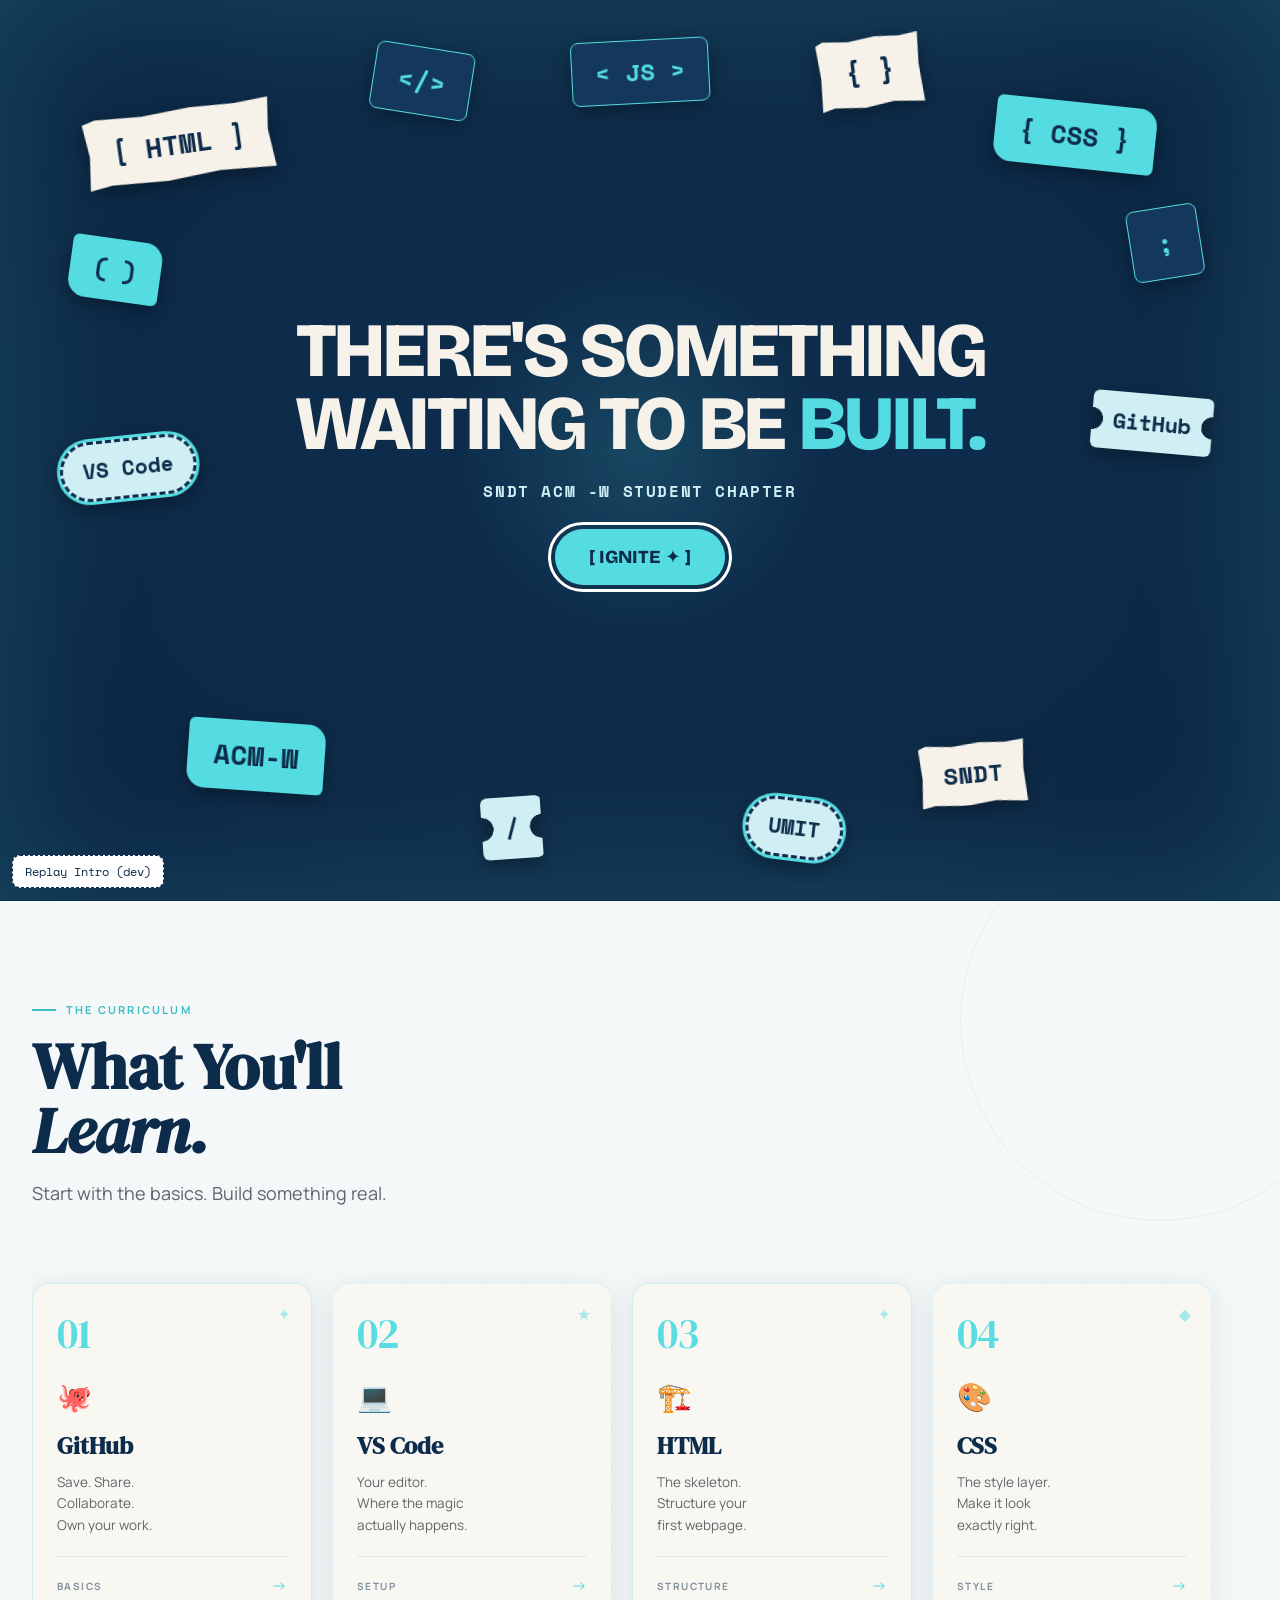
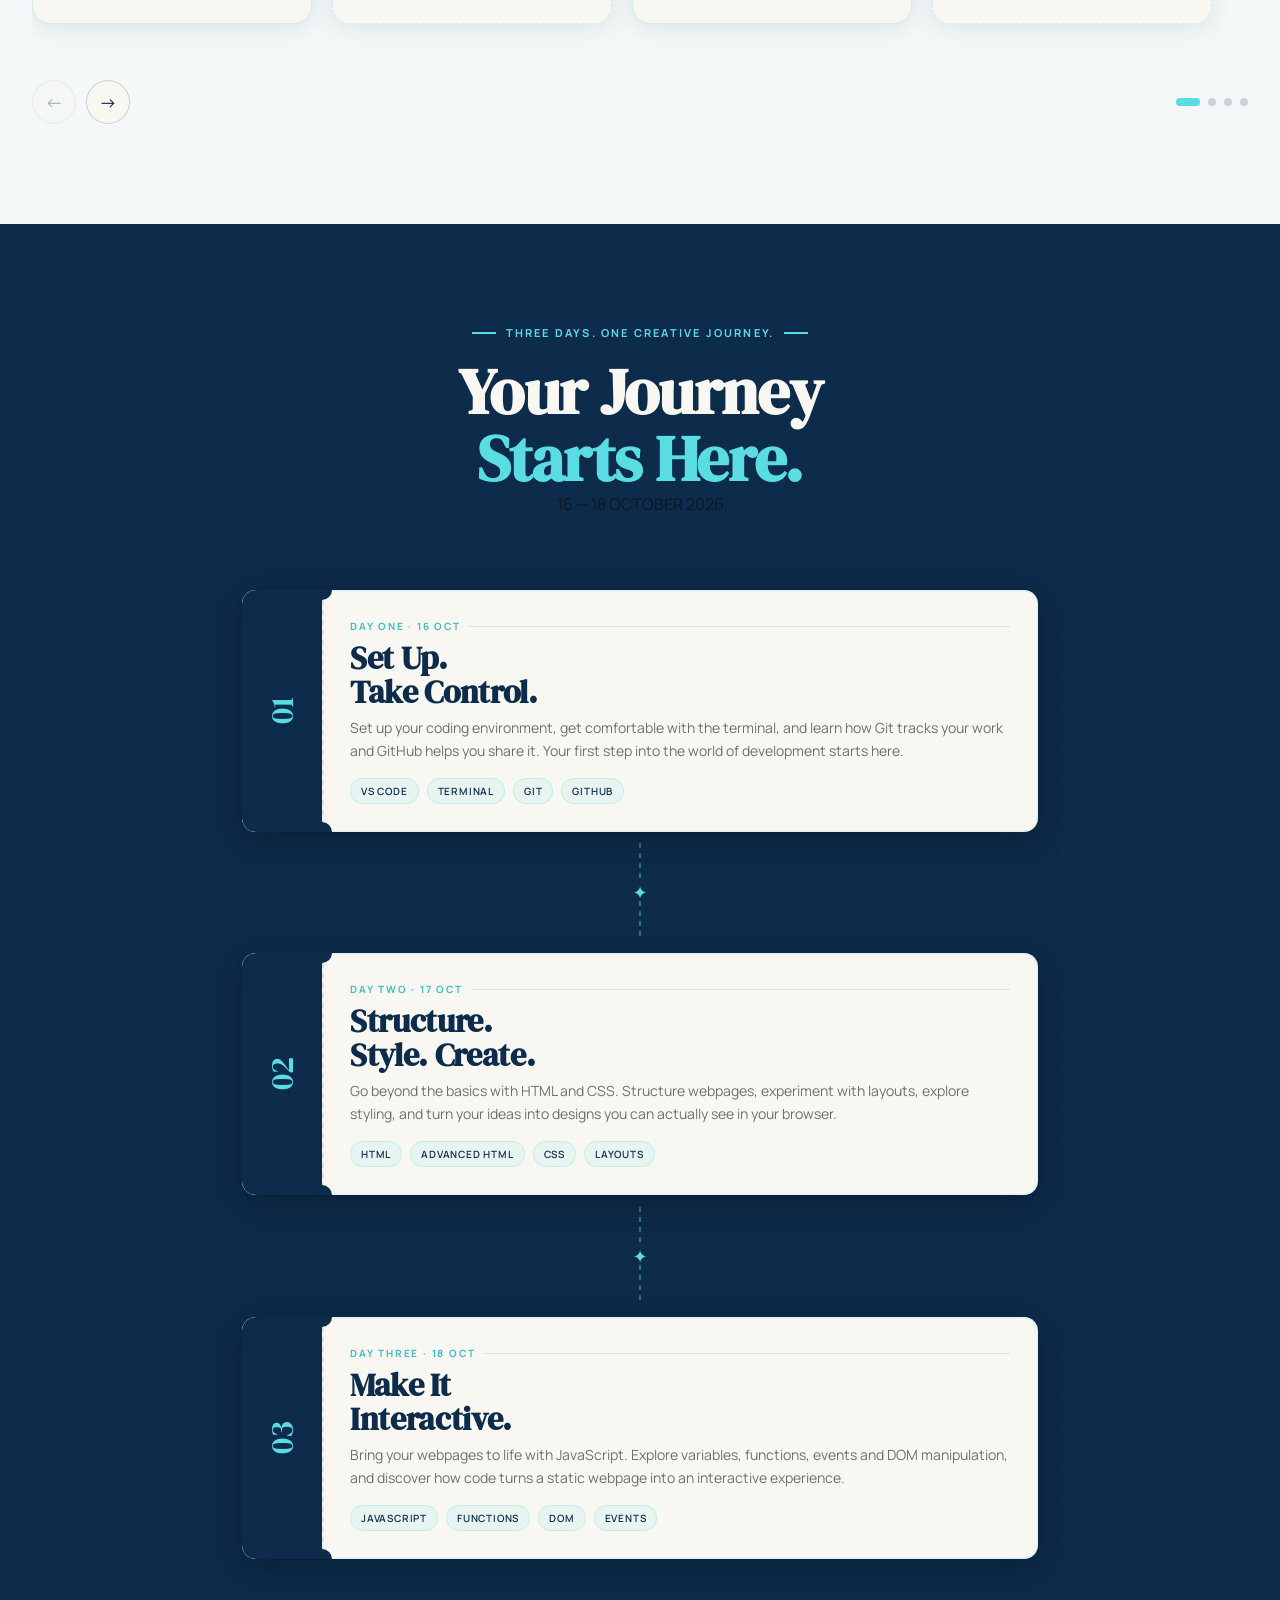
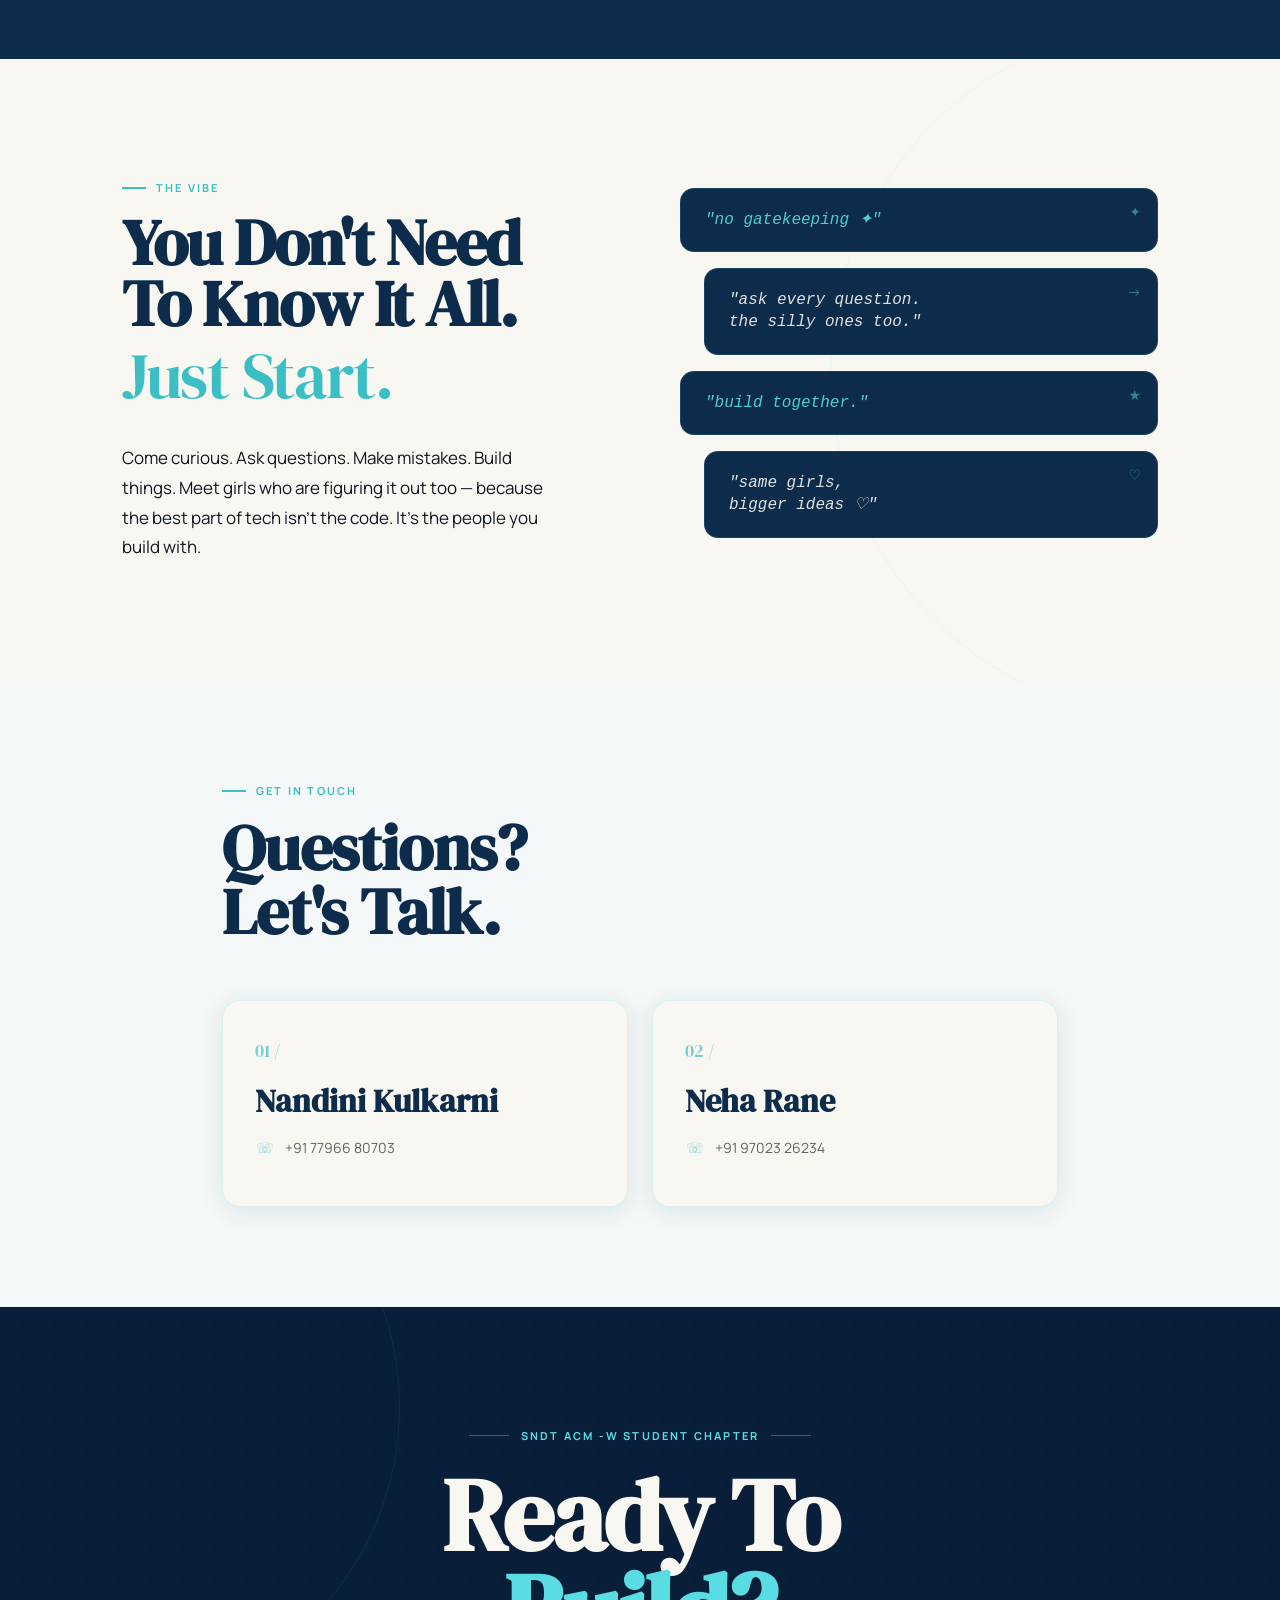
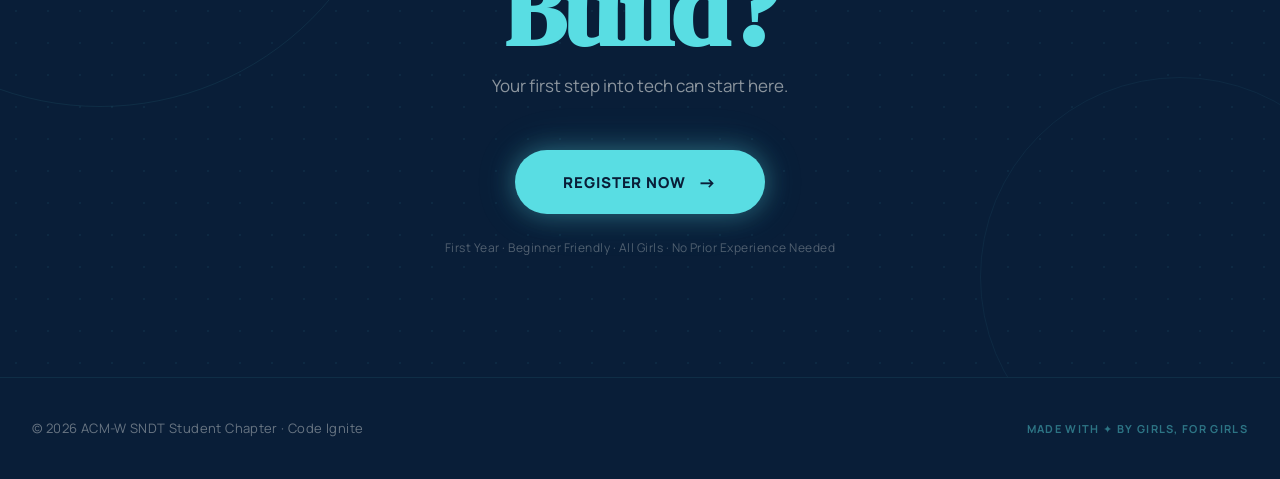
==== commit 7774ba5e: "fix: added full names" ====
--- a/index.html
+++ b/index.html
@@ -550,7 +550,7 @@
         <!-- Contact 1 -->
         <article class="contact__card reveal reveal-delay-1" aria-label="Contact: Nandini">
           <div class="contact__card-num">01 /</div>
-          <h3 class="contact__card-name">Nandini</h3>
+          <h3 class="contact__card-name">Nandini Kulkarni</h3>
           <div class="contact__card-detail">
             <span class="contact__card-detail-icon" aria-hidden="true">☏</span>
             <span>+91 77966 80703 </span>
@@ -560,7 +560,7 @@
         <!-- Contact 2 -->
         <article class="contact__card reveal reveal-delay-2" aria-label="Contact: Neha">
           <div class="contact__card-num">02 /</div>
-          <h3 class="contact__card-name">Neha</h3>
+          <h3 class="contact__card-name">Neha Rane</h3>
           <div class="contact__card-detail">
             <span class="contact__card-detail-icon" aria-hidden="true">☏</span>
             <span>+91 97023 26234</span>
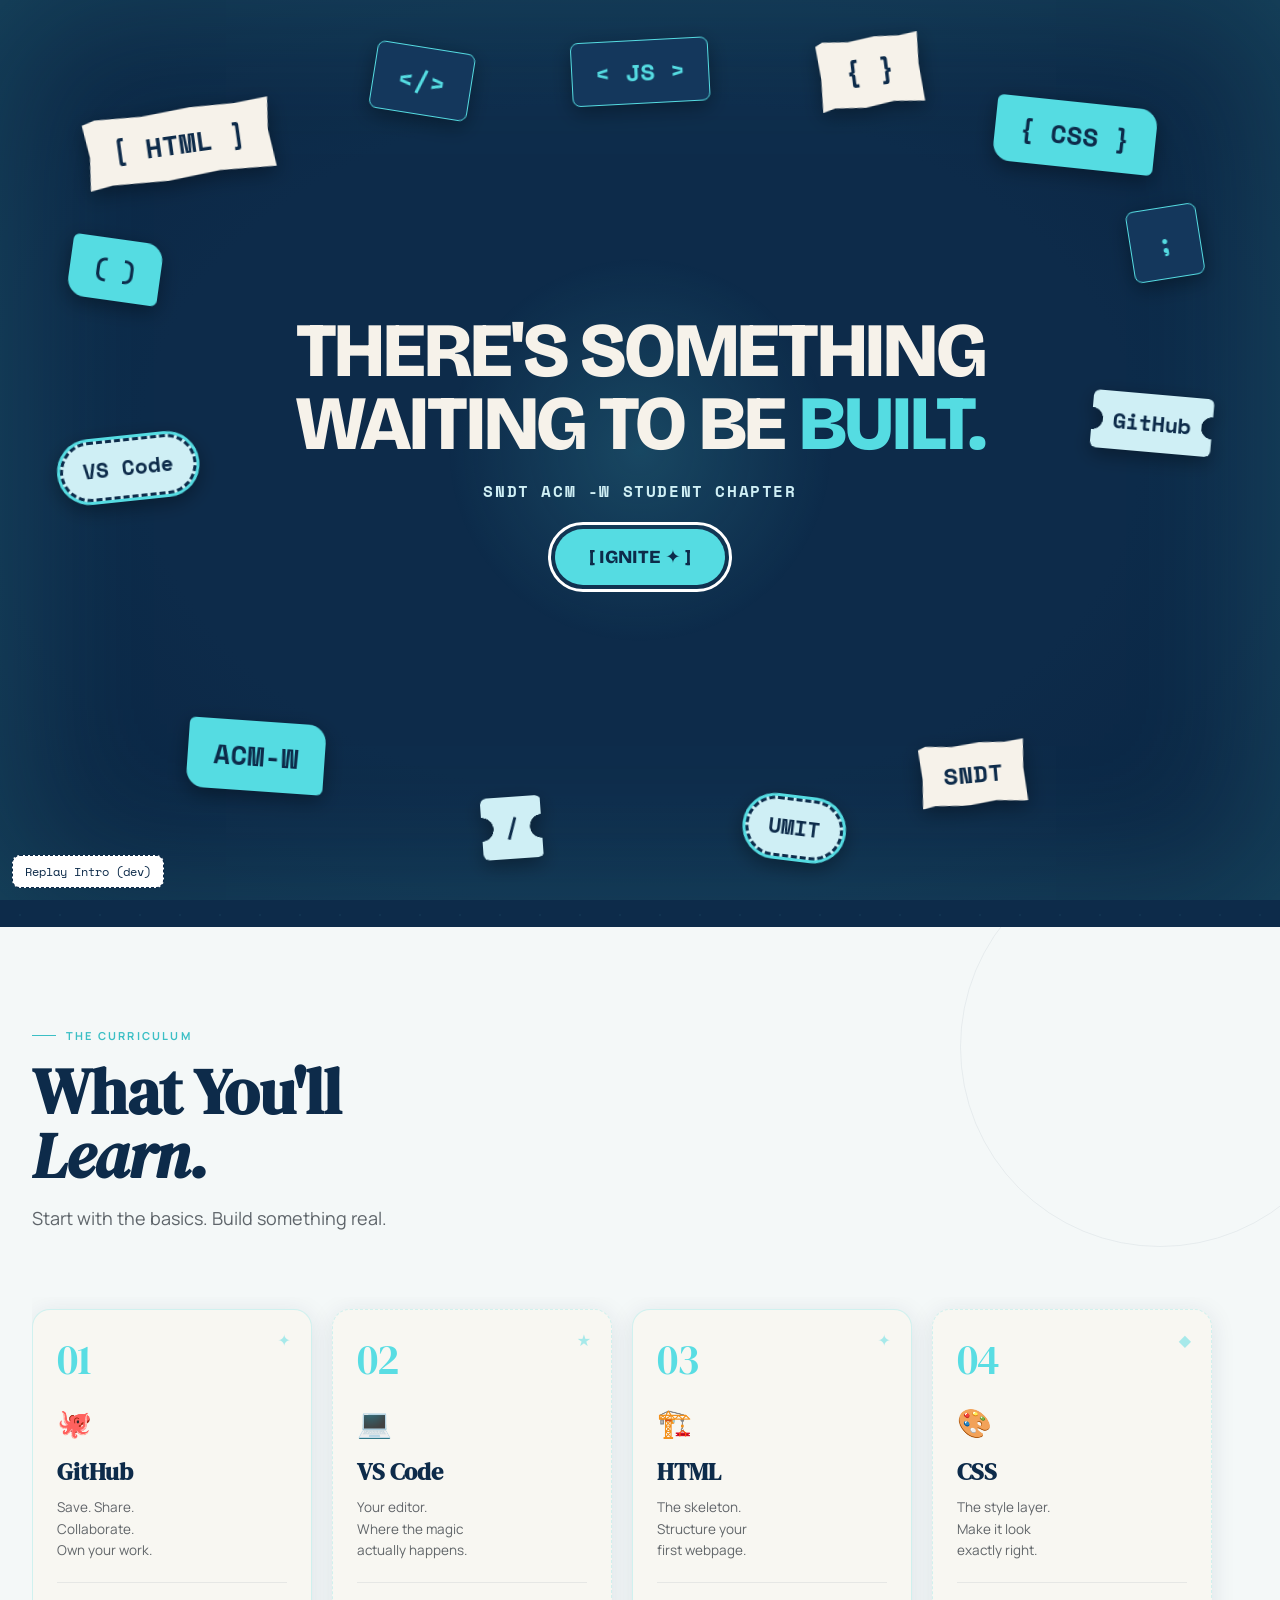
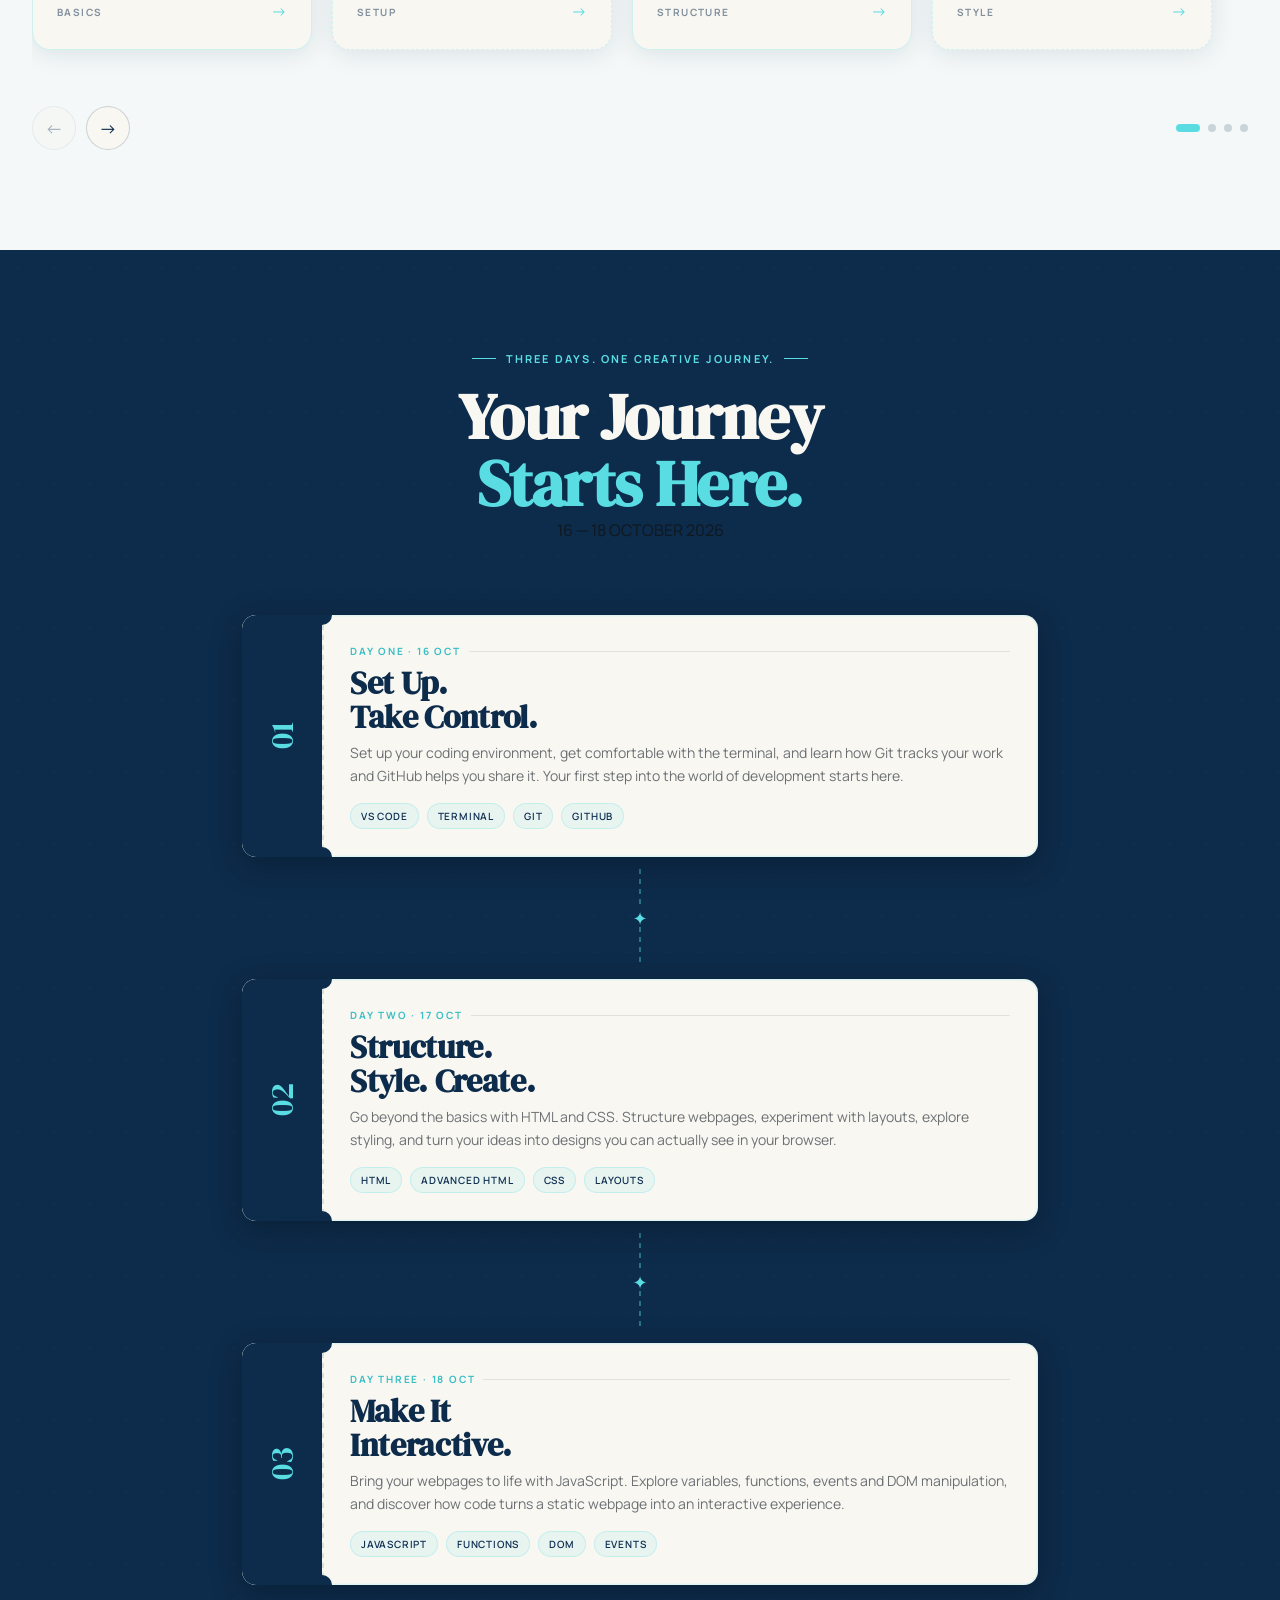
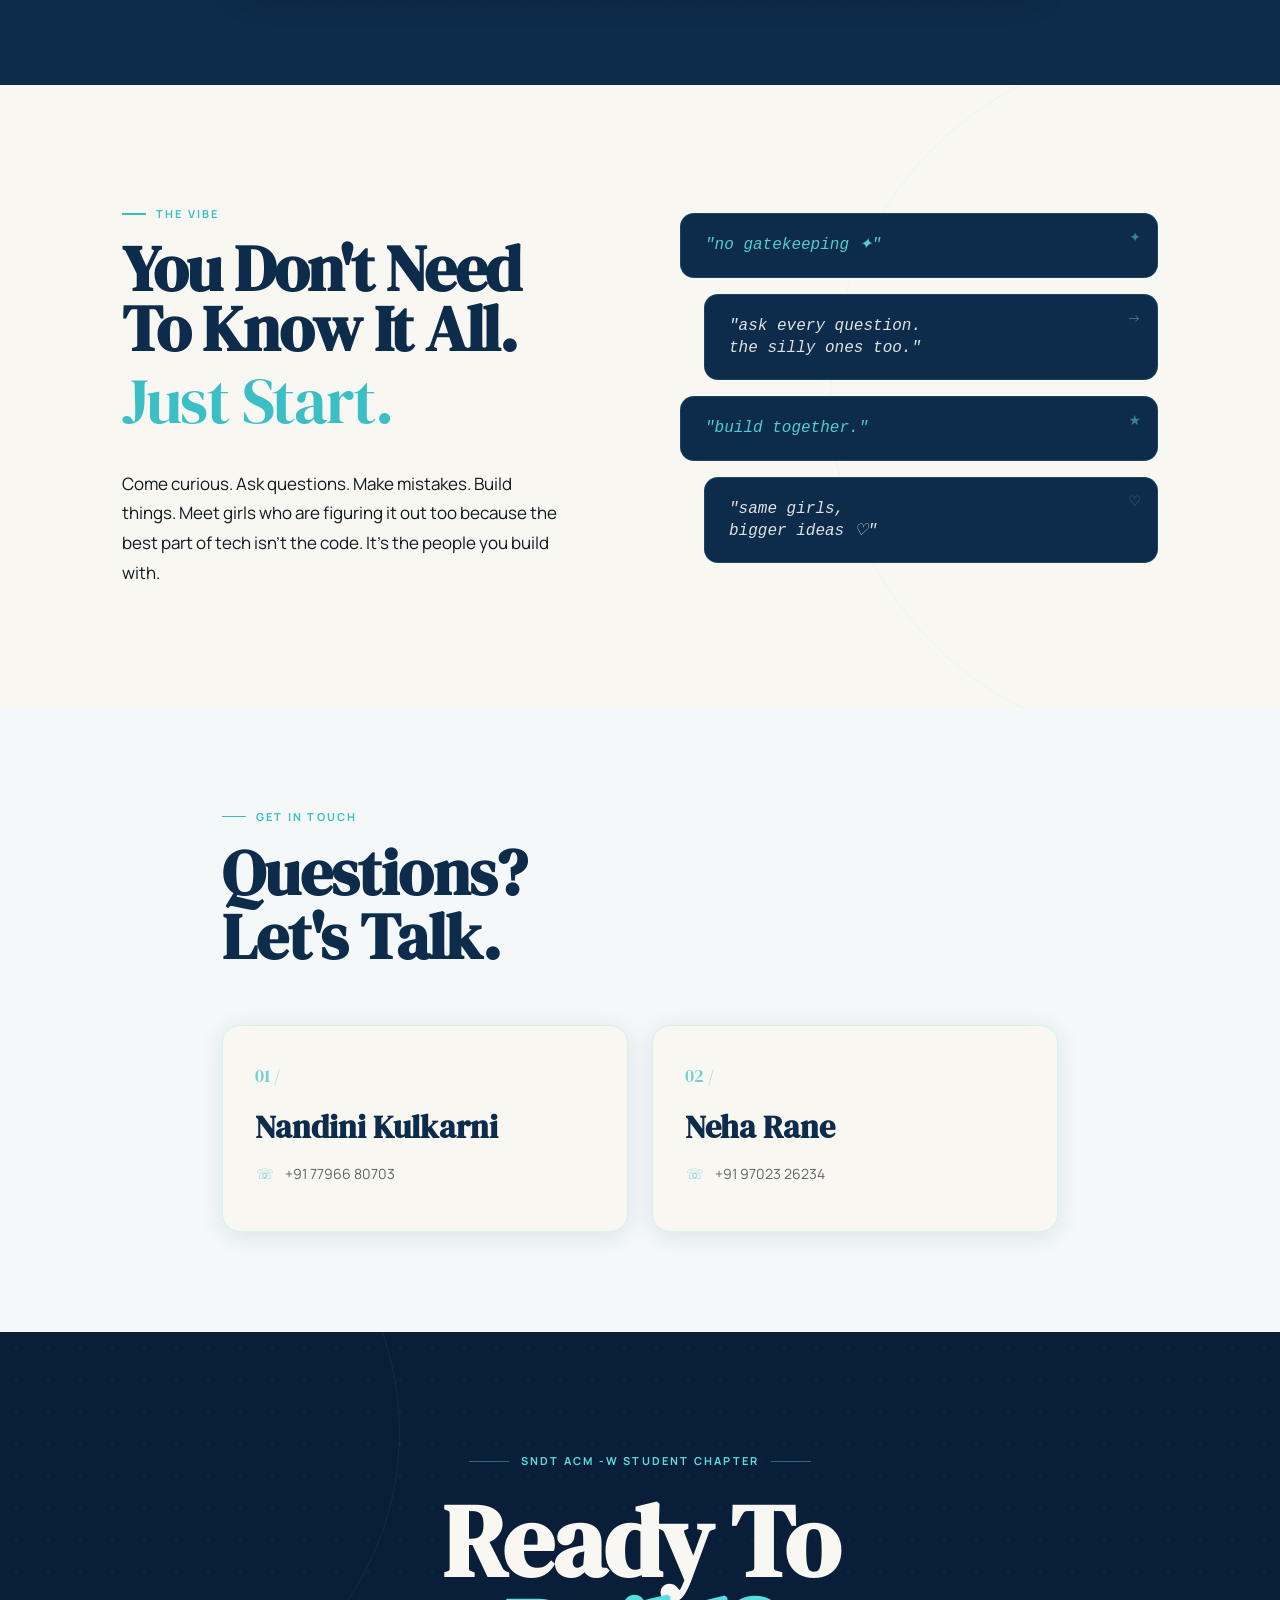
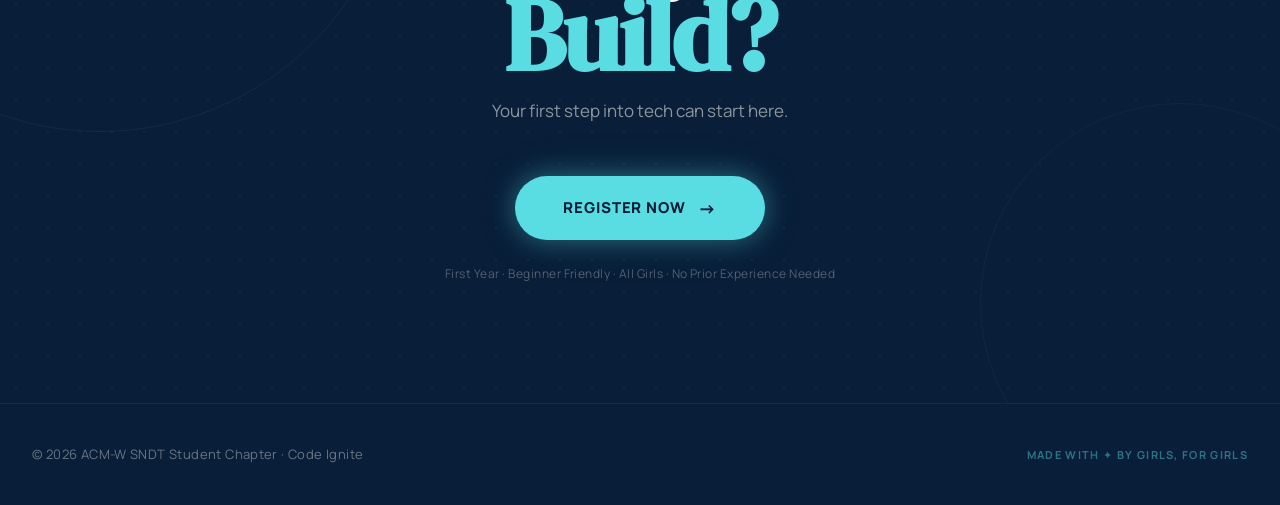
==== commit f6b549dc: "fix: made mobile ratio proper" ====
--- a/index.html
+++ b/index.html
@@ -5,15 +5,20 @@
   <meta charset="UTF-8" />
   <meta name="viewport" content="width=device-width, initial-scale=1.0" />
   <meta name="description"
-    content="Code Ignite — A beginner-friendly hands-on session for freshmen girls at SNDT UMIT. Explore GitHub, VS Code, HTML, CSS, and JavaScript. Organised by ACM-W SNDT UMIT Student Chapter." />
+    content="Code Ignite — A beginner-friendly hands-on session for freshmen girls at SNDT. Explore GitHub, VS Code, HTML, CSS, and JavaScript. Organised by SNDT ACM-W Student Chapter." />
   <meta name="keywords"
-    content="ACM-W, SNDT UMIT, Code Ignite, freshmen, girls, coding, HTML, CSS, JavaScript, GitHub, VS Code" />
+<<<<<<< HEAD
+    content="ACM-W, SNDT, Code Ignite, freshmen, girls, coding, HTML, CSS, JavaScript, GitHub, VS Code" />
+  <meta property="og:title" content="Code Ignite — ACM-W SNDT" />
+=======
+    content="ACM-W, SNDT , Code Ignite, freshmen, girls, coding, HTML, CSS, JavaScript, GitHub, VS Code" />
   <meta property="og:title" content="Code Ignite — ACM-W SNDT UMIT" />
+>>>>>>> 4c04da1 (fix: made mobile ratio proper)
   <meta property="og:description"
     content="Your first fun introduction to tech. Build your first webpage, meet girls who love creating with tech." />
   <meta property="og:type" content="website" />
   <title>Code Ignite — SNDT ACM -W Student Chapter</title>
-  <link rel="stylesheet" href="style.css" />
+  <link rel="stylesheet" href="style.css?v=1.1" />
   <link
     href="https://fonts.googleapis.com/css2?family=Bricolage+Grotesque:wght@800&family=Space+Mono:wght@700&display=swap"
     rel="stylesheet">
@@ -54,13 +59,18 @@
     <div class="navbar__inner">
 
       <!-- Brand -->
-      <a href="#home" class="navbar__brand" aria-label="ACM-W SNDT UMIT home">
+      <a href="#home" class="navbar__brand" aria-label="ACM-W SNDT home">
         <!-- ACM-W Logo -->
-        <img class="navbar__logo" src="assets/logos/acmw-logo-transparent.png"
-          alt="ACM-W SNDT UMIT Student Chapter logo" width="44" height="44" />
+        <img class="navbar__logo" src="assets/logos/acmw-logo-transparent.png" alt="ACM-W SNDT Student Chapter logo"
+          width="44" height="44" />
         <div class="navbar__wordmark">
+<<<<<<< HEAD
           <span class="navbar__wordmark-top">ACM-W</span>
-          <span class="navbar__wordmark-sub">SNDT UMIT · Student Chapter</span>
+          <span class="navbar__wordmark-sub">SNDT · Student Chapter</span>
+=======
+          <span class="navbar__wordmark-top">SNDT</span>
+          <span class="navbar__wordmark-sub">ACM-W · Student Chapter</span>
+>>>>>>> 4c04da1 (fix: made mobile ratio proper)
         </div>
       </a>
 
@@ -68,6 +78,7 @@
       <div class="navbar__nav" role="list">
         <a href="#home" class="navbar__link" role="listitem">Home</a>
         <a href="#learn" class="navbar__link" role="listitem">What You'll Learn</a>
+        <a href="#journey" class="navbar__link" role="listitem">Event Journey</a>
         <a href="#contact" class="navbar__link" role="listitem">Contact</a>
         <span class="navbar__pill" aria-label="For freshmen girlies">For Freshmen Girlies ✦</span>
       </div>
@@ -107,7 +118,11 @@
       <div class="hero__content">
         <div class="hero__eyebrow">
           <span class="hero__eyebrow-line" aria-hidden="true"></span>
-          ACM-W × SNDT UMIT
+<<<<<<< HEAD
+          ACM-W × SNDT
+=======
+          SNDT × ACM-W
+>>>>>>> 4c04da1 (fix: made mobile ratio proper)
         </div>
 
         <h1 class="hero__headline" aria-label="Code. Explore. Belong.">
@@ -498,7 +513,7 @@
         <span class="community__heading-cyan reveal reveal-delay-2">Just Start.</span>
         <p class="community__desc reveal reveal-delay-3">
           Come curious. Ask questions. Make mistakes. Build things.
-          Meet girls who are figuring it out too — because the best
+          Meet girls who are figuring it out too because the best
           part of tech isn't the code. It's the people you build with.
         </p>
       </div>
--- a/style.css
+++ b/style.css
@@ -1684,7 +1684,7 @@
   }
 
   .hero__illustration {
-    height: 340px;
+    height: 360px;
     order: -1;
   }
 
@@ -1697,6 +1697,22 @@
     animation: none;
   }
 
+  .hero__doodle--browser {
+    width: 165px;
+    left: 10px;
+    bottom: 45px;
+  }
+
+  .hero__handwritten--1 {
+    left: 15px;
+    bottom: 12px;
+  }
+
+  .hero__handwritten--2 {
+    left: 15px;
+    top: 145px;
+  }
+
   .hero__headline {
     font-size: 60px;
   }
@@ -1755,16 +1771,87 @@
   }
 
   .hero__illustration {
-    height: 260px;
+    height: 370px;
   }
 
   .hero__code-window {
+    top: 38px;
+    left: 50%;
+    transform: translateX(-50%);
+    width: calc(100% - 32px);
     max-width: 290px;
     font-size: 11px;
   }
 
   .hero__doodle--browser {
     display: none;
+  }
+
+  .hero__github-badge {
+    top: 4px;
+    right: 12px;
+    padding: 5px 12px;
+  }
+
+  .hero__github-icon {
+    width: 14px;
+    height: 14px;
+  }
+
+  .hero__github-label {
+    font-size: 10px;
+  }
+
+  .hero__floating-tag {
+    font-size: 9px;
+    padding: 4px 8px;
+  }
+
+  .hero__floating-tag--html {
+    top: 6px;
+    left: 12px;
+  }
+
+  .hero__floating-tag--css {
+    top: 6px;
+    left: 78px;
+  }
+
+  .hero__floating-tag--js {
+    top: 6px;
+    left: 138px;
+  }
+
+  .hero__star-1 {
+    top: 8px;
+    left: 196px;
+    font-size: 12px;
+    opacity: 0.5;
+  }
+
+  .hero__star-2 {
+    display: none;
+  }
+
+  .hero__handwritten {
+    font-size: 12px;
+    opacity: 0.85;
+  }
+
+  .hero__handwritten--1 {
+    top: auto;
+    bottom: 12px;
+    left: 16px;
+    right: auto;
+    transform: rotate(-3deg);
+  }
+
+  .hero__handwritten--2 {
+    top: auto;
+    bottom: 12px;
+    left: auto;
+    right: 16px;
+    transform: rotate(2deg);
   }
 
   .learn {
@@ -1830,6 +1917,25 @@
 }
 
 /* ============================================================
+   RESPONSIVE — SMALL MOBILE (<= 360px)
+   ============================================================ */
+
+@media (max-width: 360px) {
+  .hero__floating-tag--js {
+    display: none;
+  }
+
+  .hero__handwritten--2 {
+    display: none;
+  }
+
+  .hero__handwritten--1 {
+    left: 50%;
+    transform: translateX(-50%) rotate(-3deg);
+  }
+}
+
+/* ============================================================
    REDUCED MOTION
    ============================================================ */
 
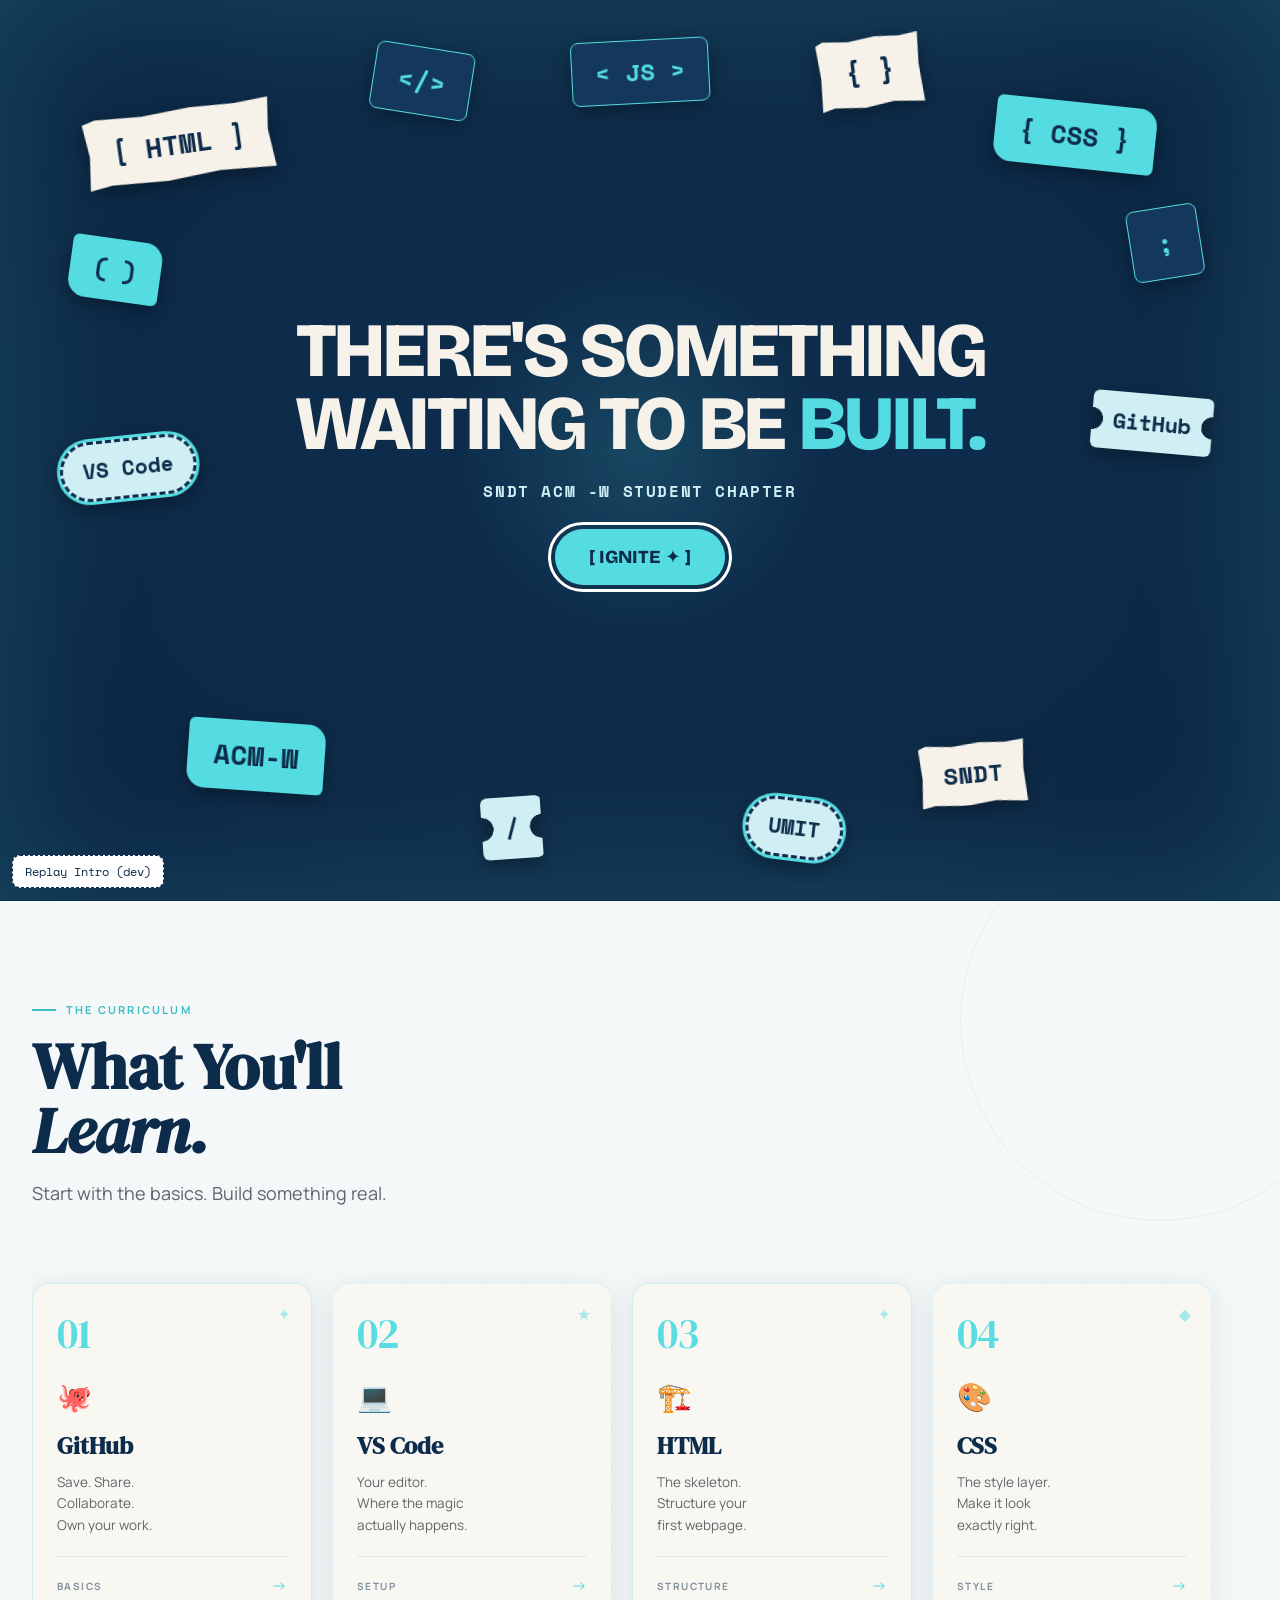
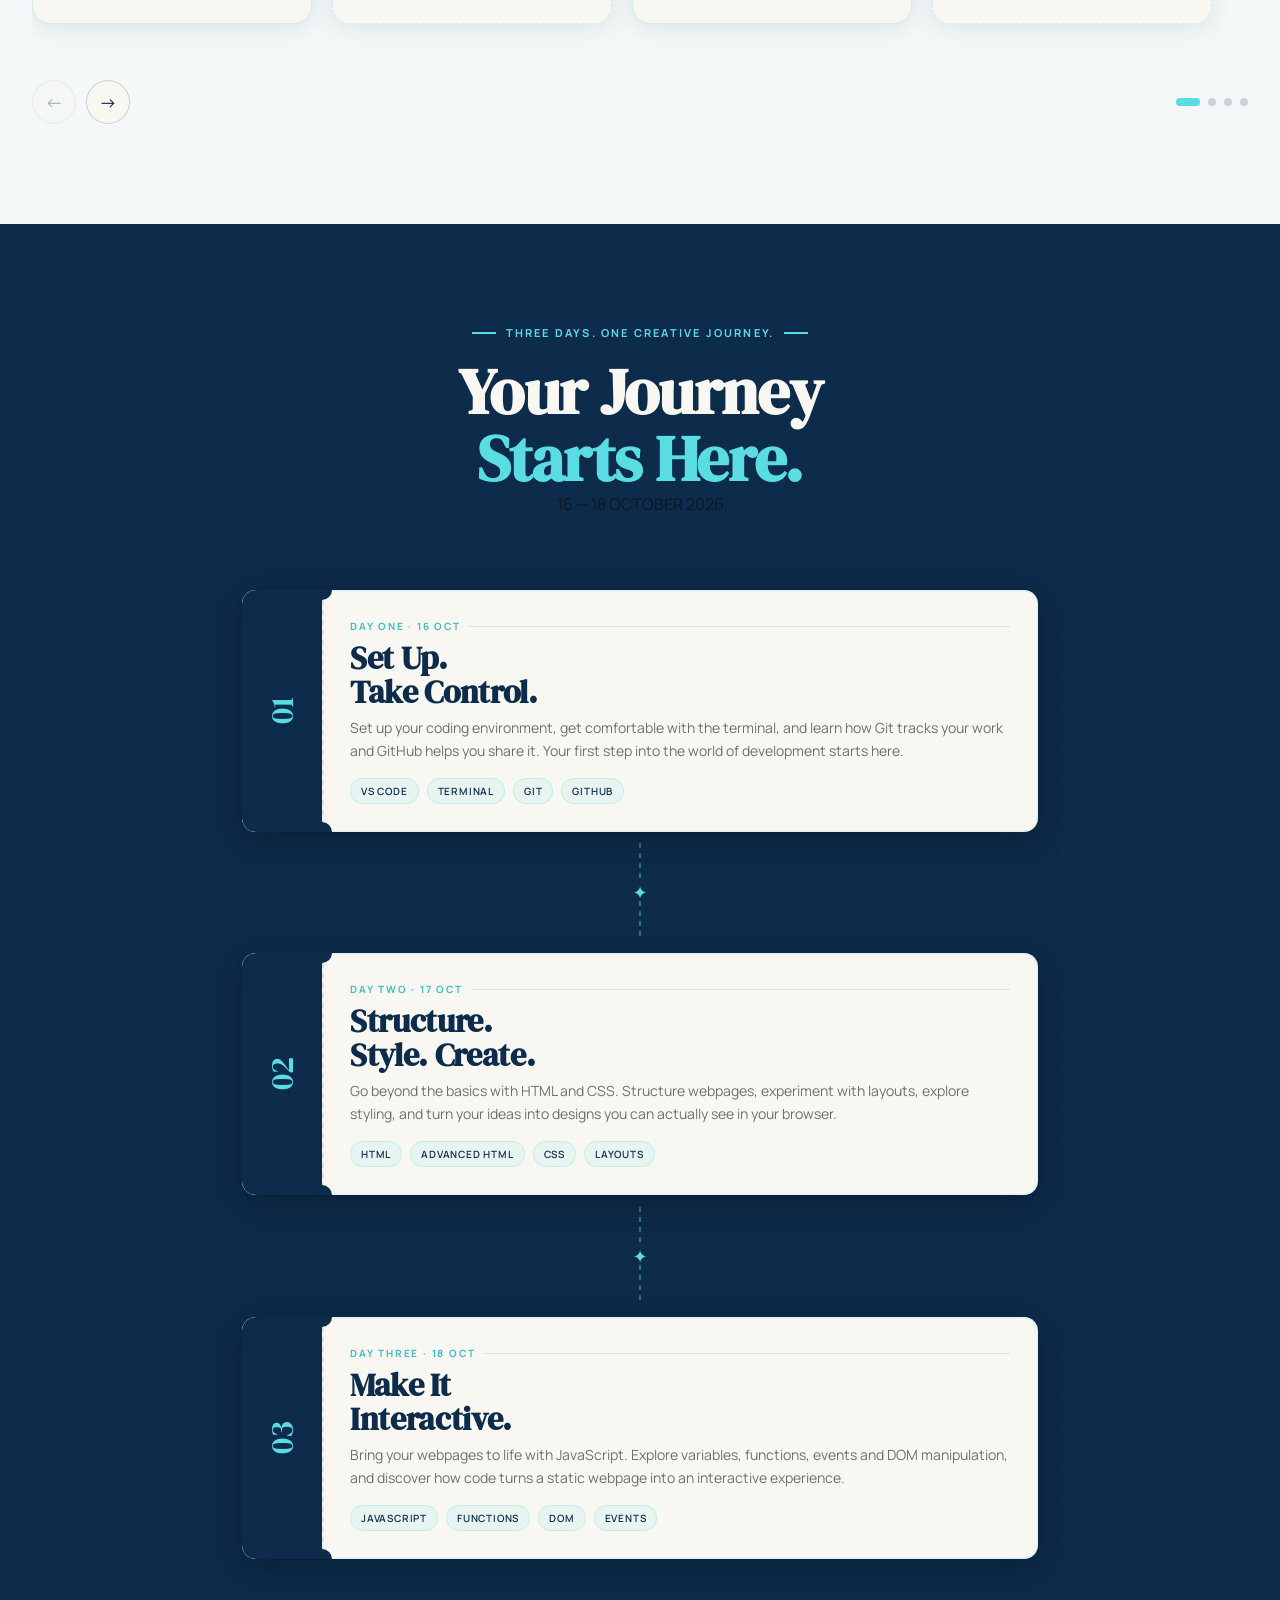
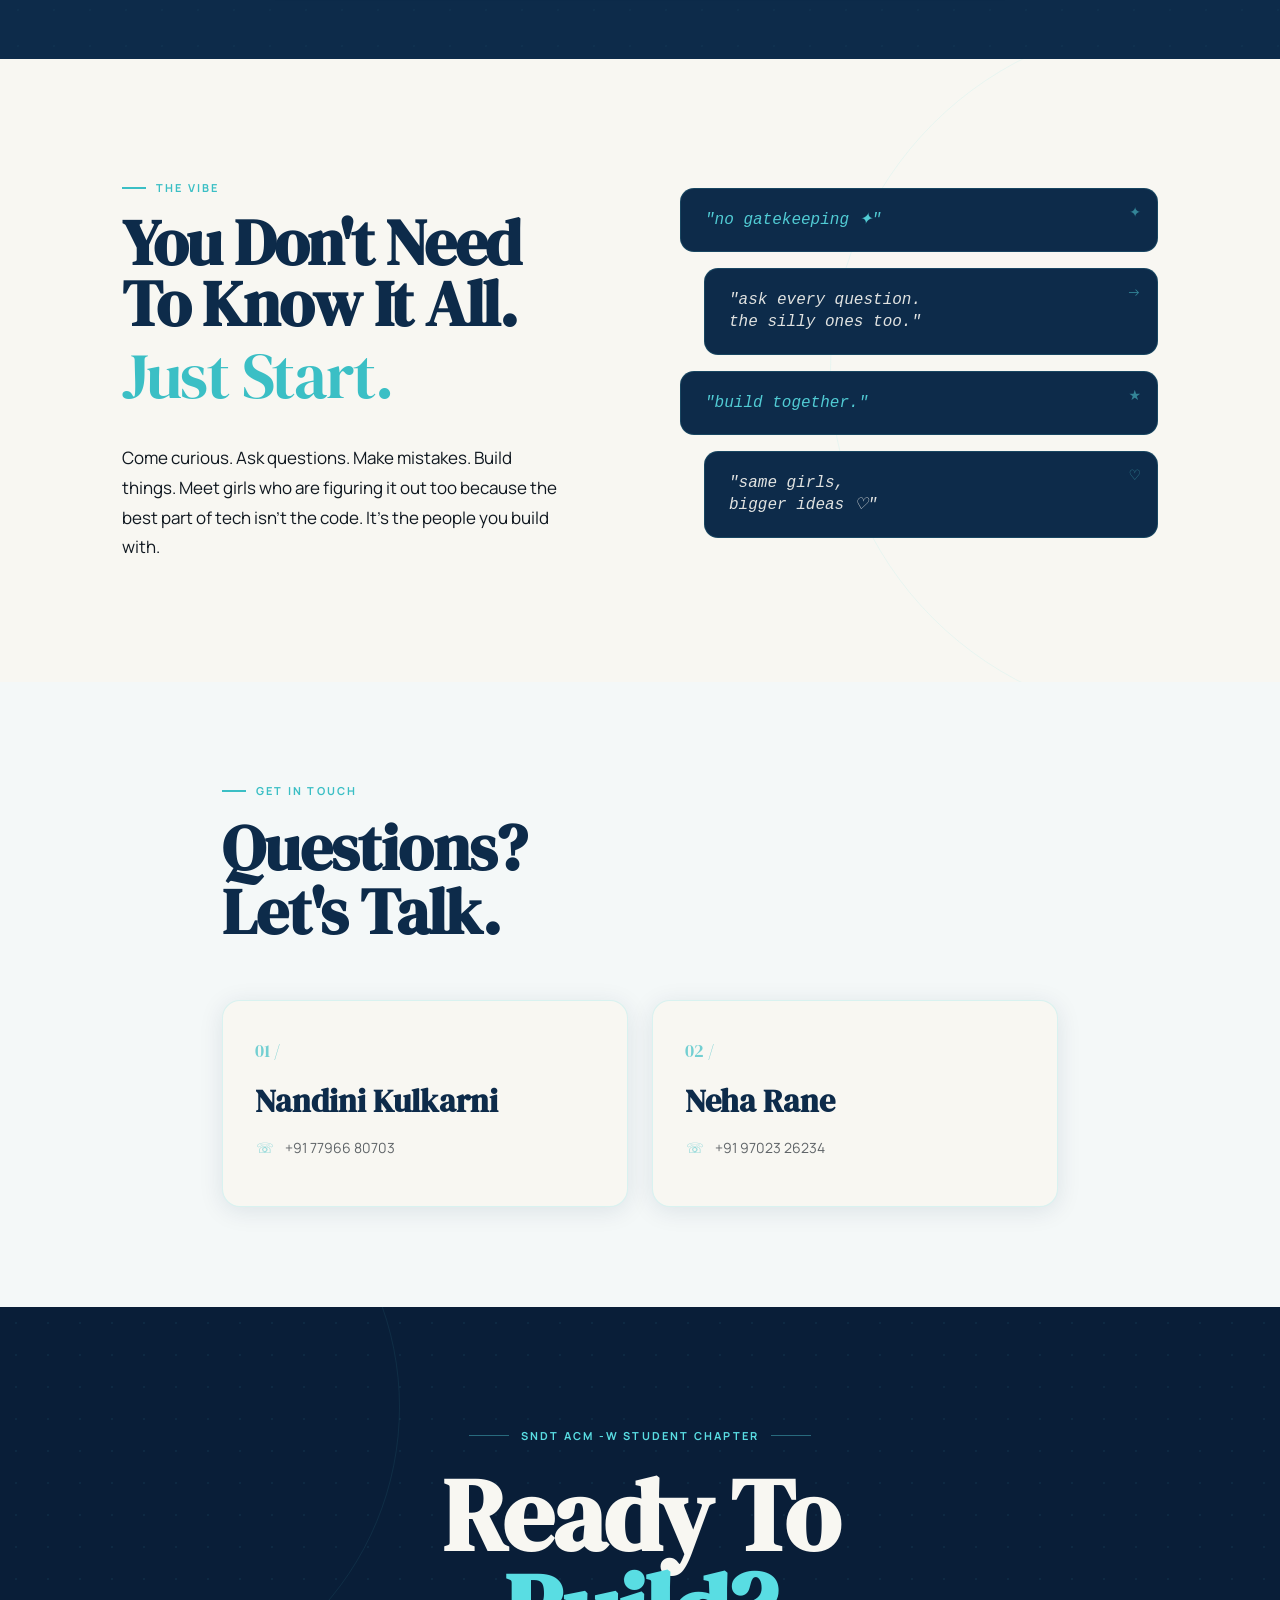
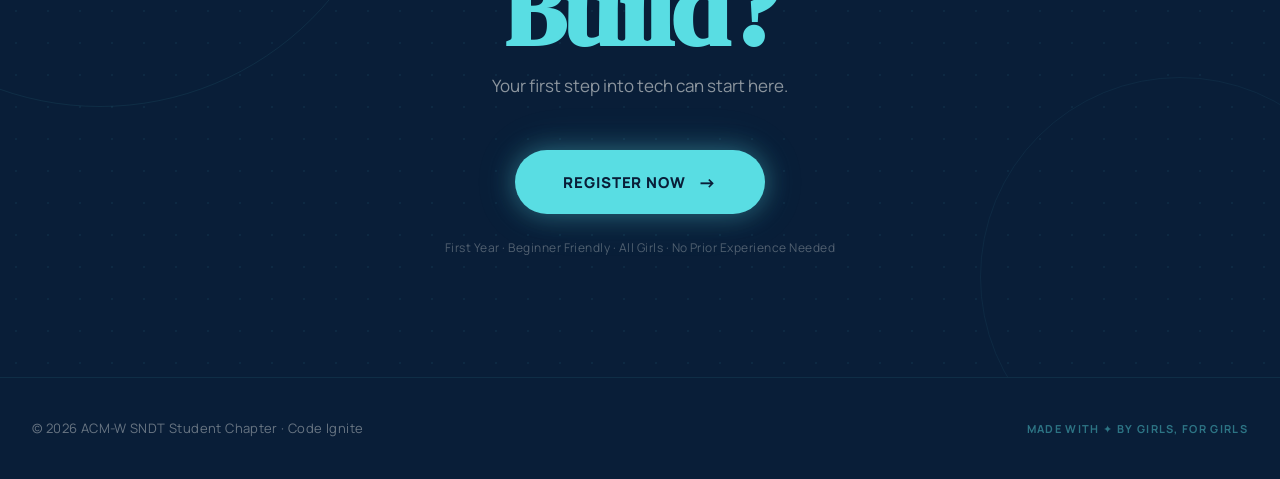
==== commit be640793: "fix: removed unwanted printed lines" ====
--- a/index.html
+++ b/index.html
@@ -7,13 +7,11 @@
   <meta name="description"
     content="Code Ignite — A beginner-friendly hands-on session for freshmen girls at SNDT. Explore GitHub, VS Code, HTML, CSS, and JavaScript. Organised by SNDT ACM-W Student Chapter." />
   <meta name="keywords"
-<<<<<<< HEAD
     content="ACM-W, SNDT, Code Ignite, freshmen, girls, coding, HTML, CSS, JavaScript, GitHub, VS Code" />
   <meta property="og:title" content="Code Ignite — ACM-W SNDT" />
-=======
-    content="ACM-W, SNDT , Code Ignite, freshmen, girls, coding, HTML, CSS, JavaScript, GitHub, VS Code" />
+
   <meta property="og:title" content="Code Ignite — ACM-W SNDT UMIT" />
->>>>>>> 4c04da1 (fix: made mobile ratio proper)
+
   <meta property="og:description"
     content="Your first fun introduction to tech. Build your first webpage, meet girls who love creating with tech." />
   <meta property="og:type" content="website" />
@@ -64,13 +62,11 @@
         <img class="navbar__logo" src="assets/logos/acmw-logo-transparent.png" alt="ACM-W SNDT Student Chapter logo"
           width="44" height="44" />
         <div class="navbar__wordmark">
-<<<<<<< HEAD
+
           <span class="navbar__wordmark-top">ACM-W</span>
           <span class="navbar__wordmark-sub">SNDT · Student Chapter</span>
-=======
           <span class="navbar__wordmark-top">SNDT</span>
           <span class="navbar__wordmark-sub">ACM-W · Student Chapter</span>
->>>>>>> 4c04da1 (fix: made mobile ratio proper)
         </div>
       </a>
 
@@ -118,11 +114,7 @@
       <div class="hero__content">
         <div class="hero__eyebrow">
           <span class="hero__eyebrow-line" aria-hidden="true"></span>
-<<<<<<< HEAD
-          ACM-W × SNDT
-=======
-          SNDT × ACM-W
->>>>>>> 4c04da1 (fix: made mobile ratio proper)
+          <<<<<<< HEAD ACM-W × SNDT=======SNDT × ACM-W>>>>>>> 4c04da1 (fix: made mobile ratio proper)
         </div>
 
         <h1 class="hero__headline" aria-label="Code. Explore. Belong.">
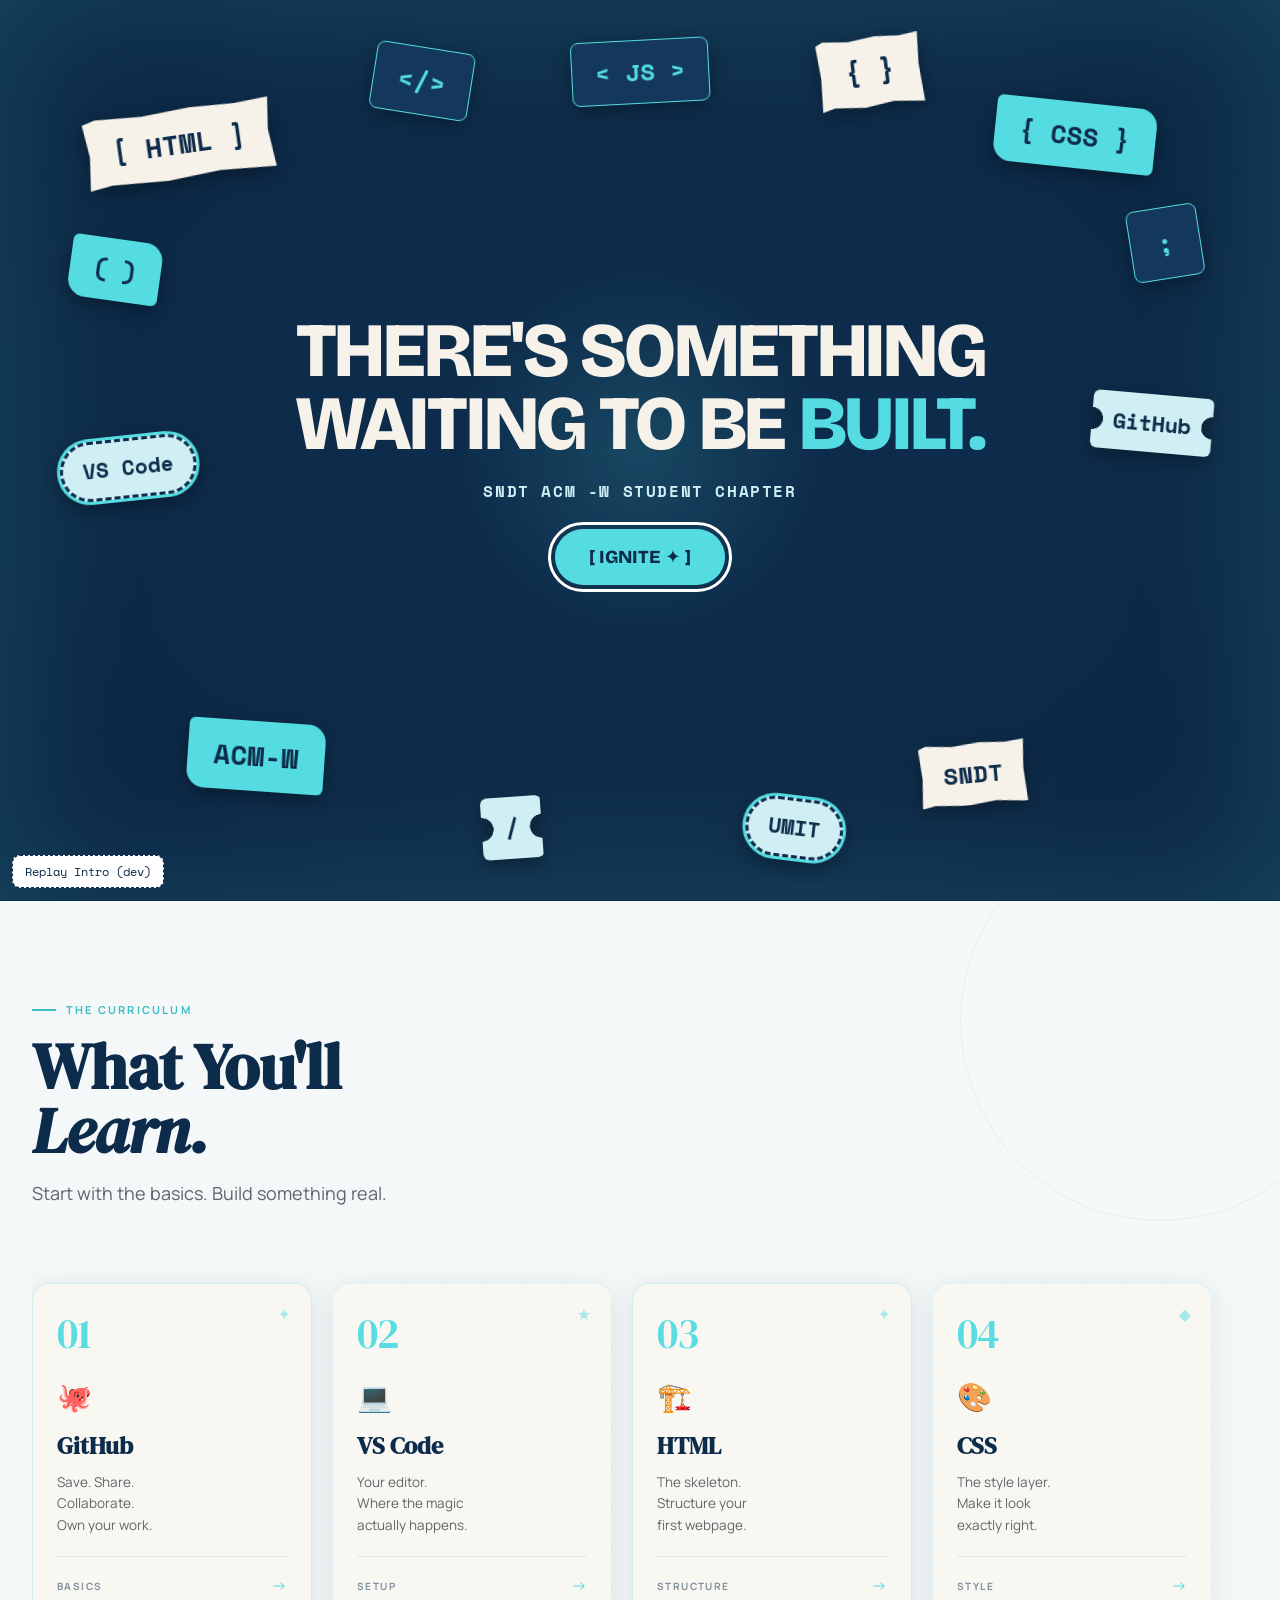
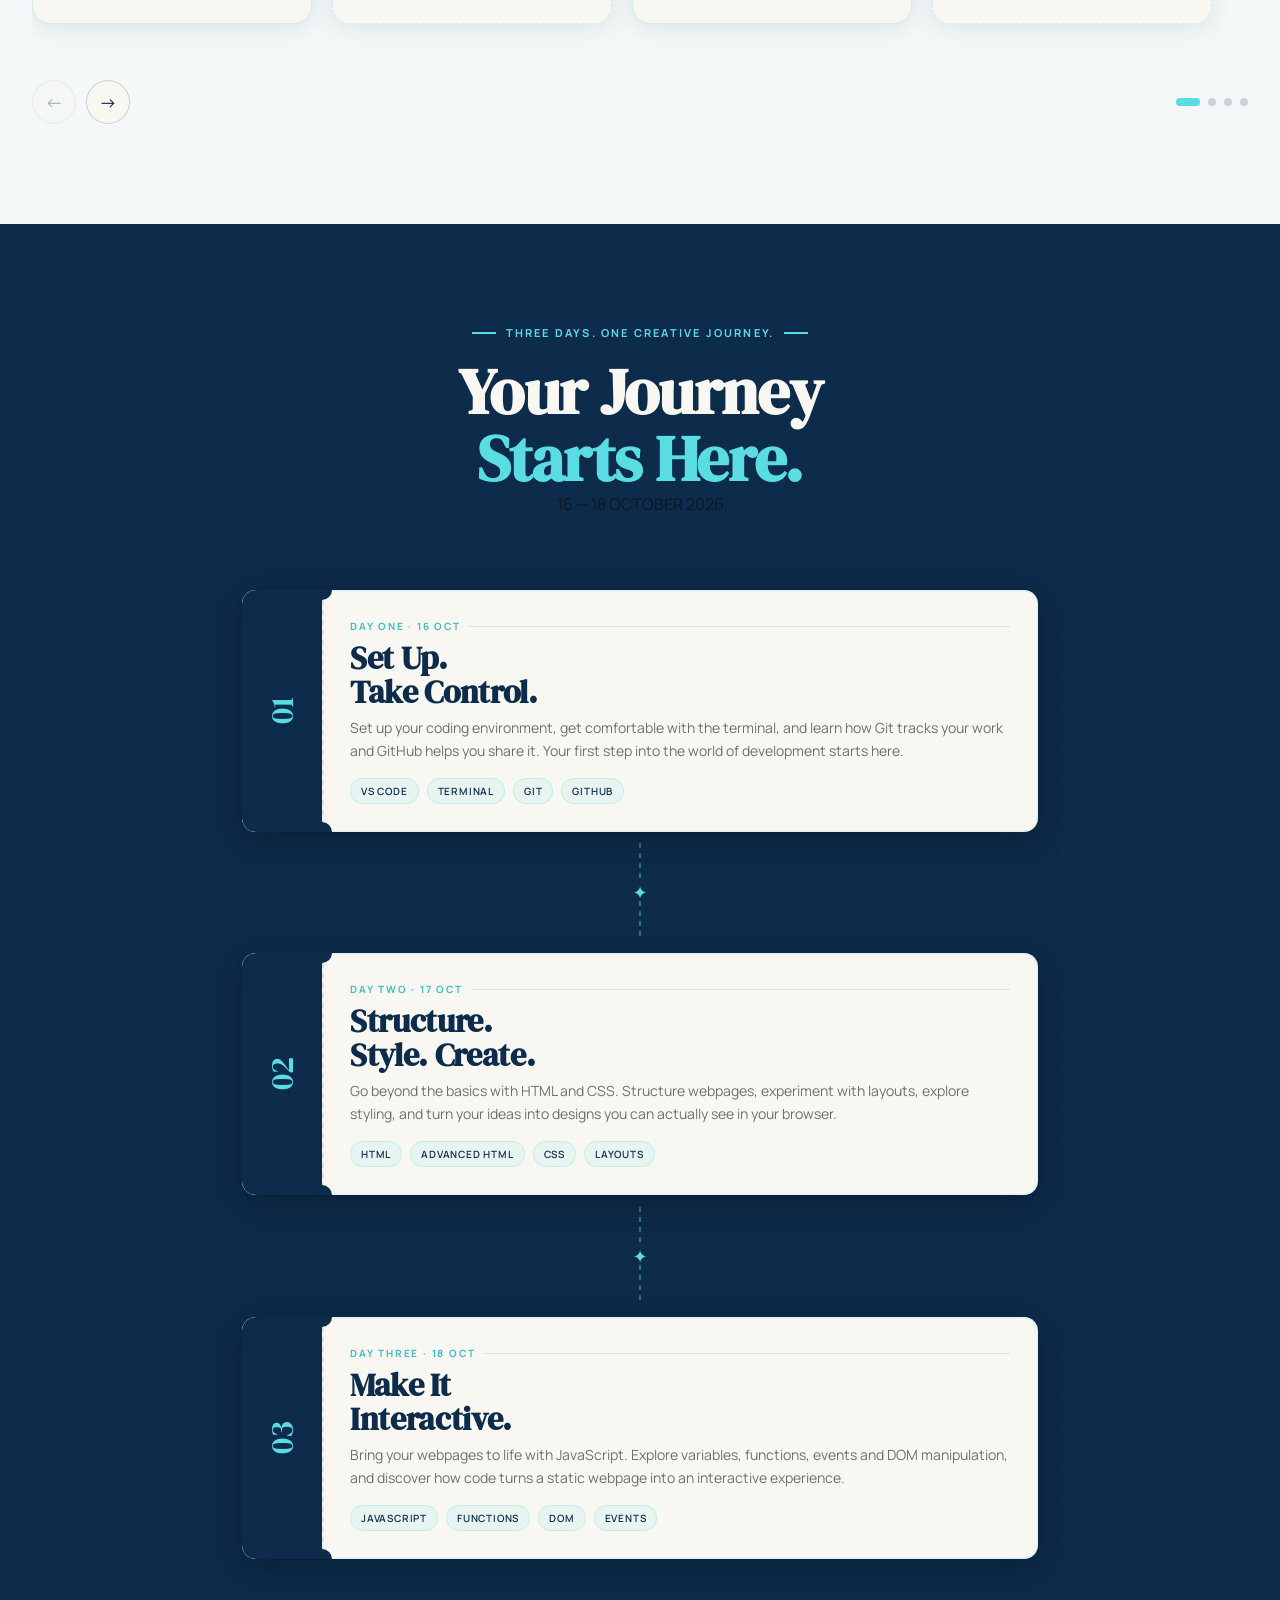
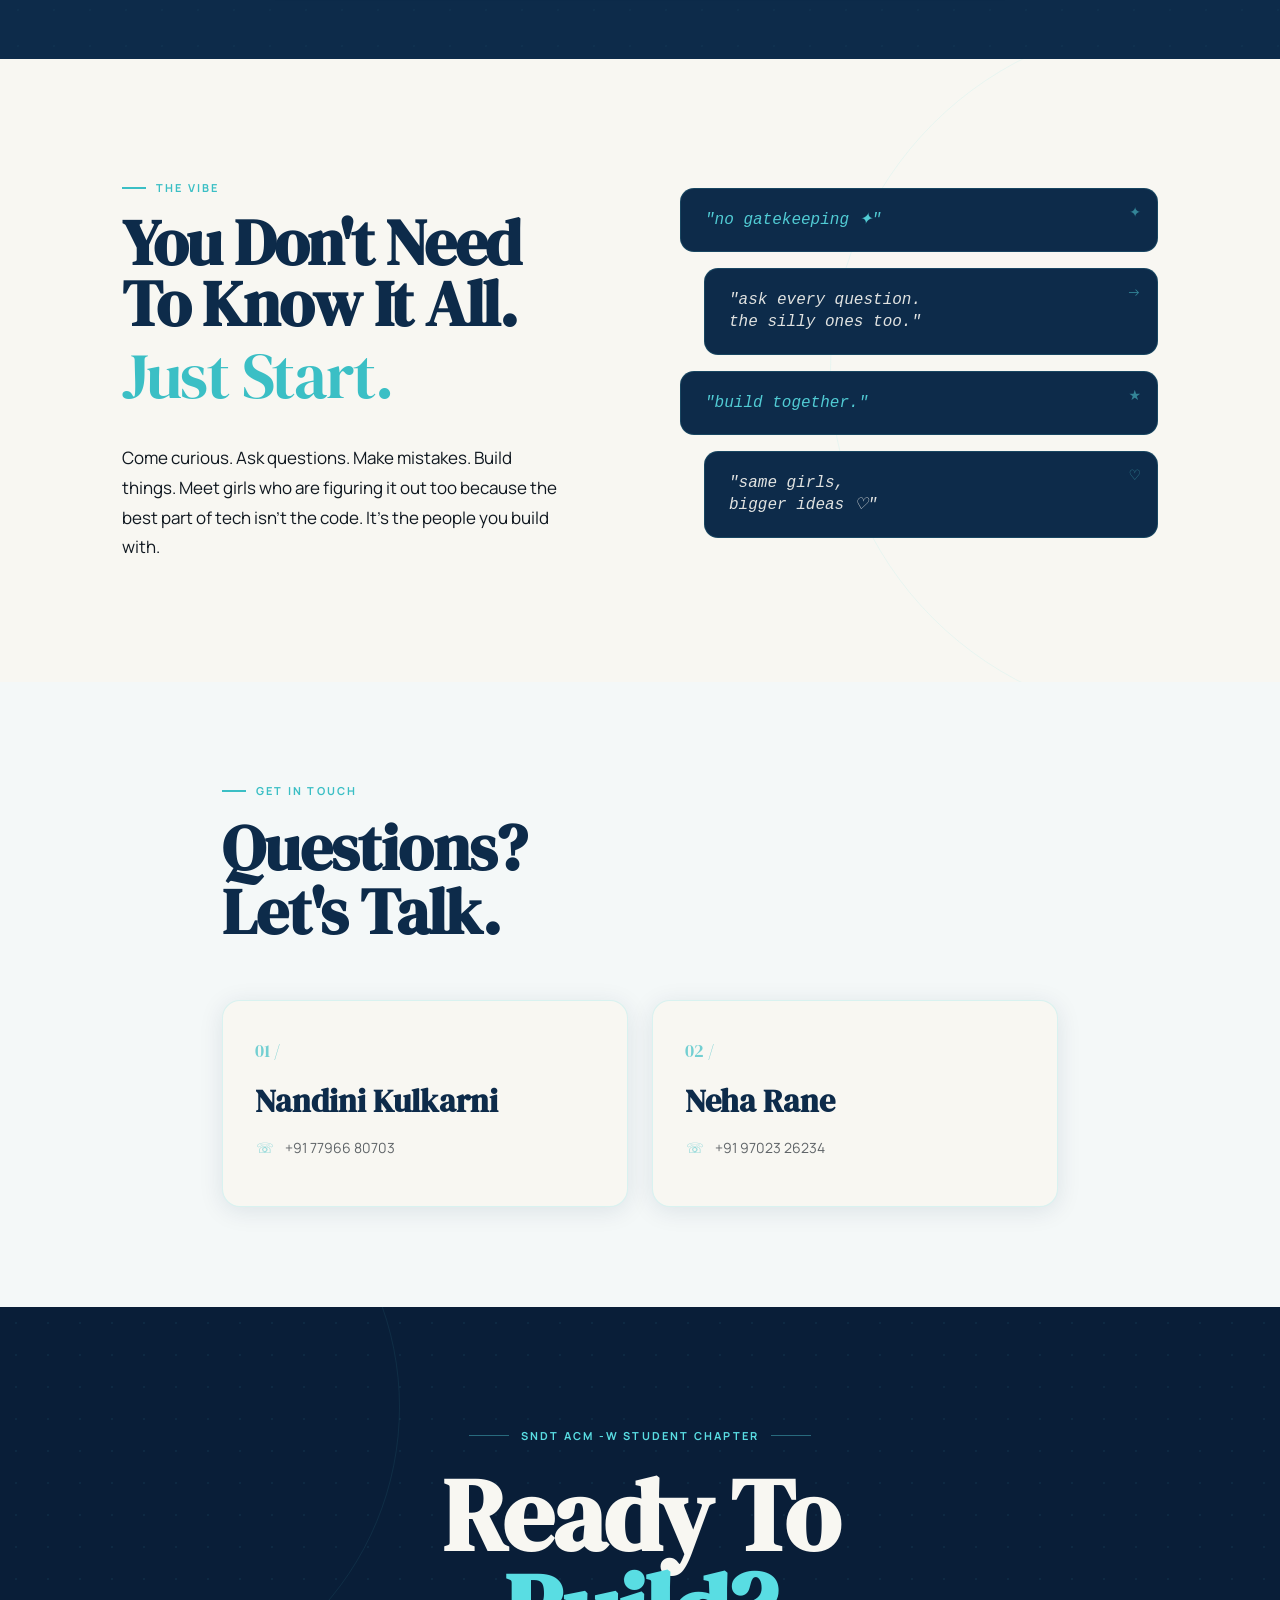
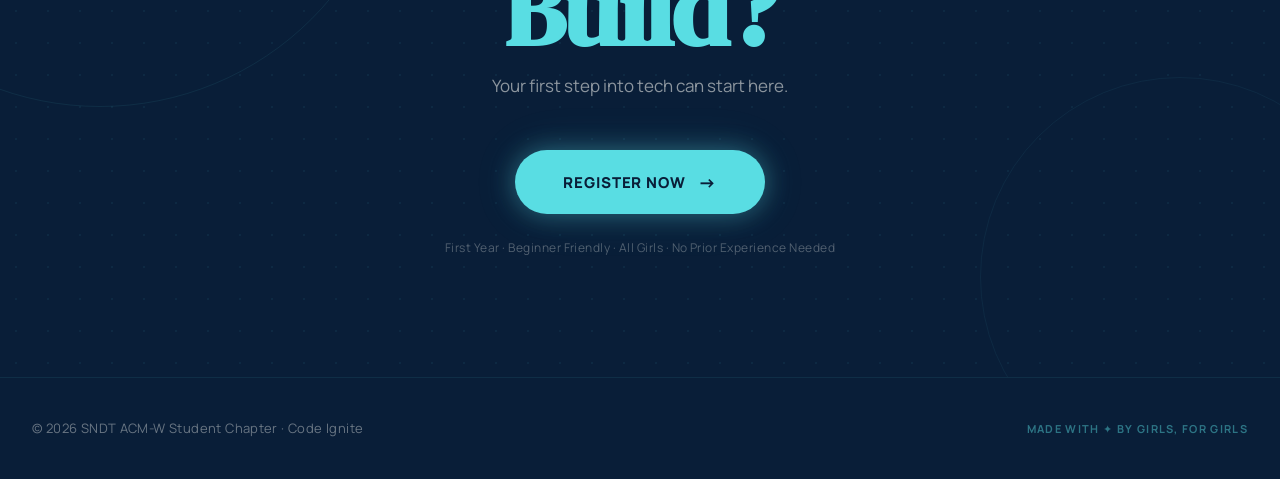
==== commit 65d32921: "fix: Update index.html" ====
--- a/index.html
+++ b/index.html
@@ -9,8 +9,6 @@
   <meta name="keywords"
     content="ACM-W, SNDT, Code Ignite, freshmen, girls, coding, HTML, CSS, JavaScript, GitHub, VS Code" />
   <meta property="og:title" content="Code Ignite — ACM-W SNDT" />
-
-  <meta property="og:title" content="Code Ignite — ACM-W SNDT UMIT" />
 
   <meta property="og:description"
     content="Your first fun introduction to tech. Build your first webpage, meet girls who love creating with tech." />
@@ -63,8 +61,6 @@
           width="44" height="44" />
         <div class="navbar__wordmark">
 
-          <span class="navbar__wordmark-top">ACM-W</span>
-          <span class="navbar__wordmark-sub">SNDT · Student Chapter</span>
           <span class="navbar__wordmark-top">SNDT</span>
           <span class="navbar__wordmark-sub">ACM-W · Student Chapter</span>
         </div>
@@ -114,7 +110,7 @@
       <div class="hero__content">
         <div class="hero__eyebrow">
           <span class="hero__eyebrow-line" aria-hidden="true"></span>
-          <<<<<<< HEAD ACM-W × SNDT=======SNDT × ACM-W>>>>>>> 4c04da1 (fix: made mobile ratio proper)
+          SNDT × ACM-W
         </div>
 
         <h1 class="hero__headline" aria-label="Code. Explore. Belong.">
@@ -619,7 +615,7 @@
   <footer class="footer" role="contentinfo">
     <div class="footer__inner">
       <p class="footer__left">
-        © 2026 ACM-W SNDT Student Chapter · Code Ignite
+        © 2026 SNDT ACM-W Student Chapter · Code Ignite
       </p>
       <p class="footer__right">Made with ✦ by girls, for girls</p>
     </div>
